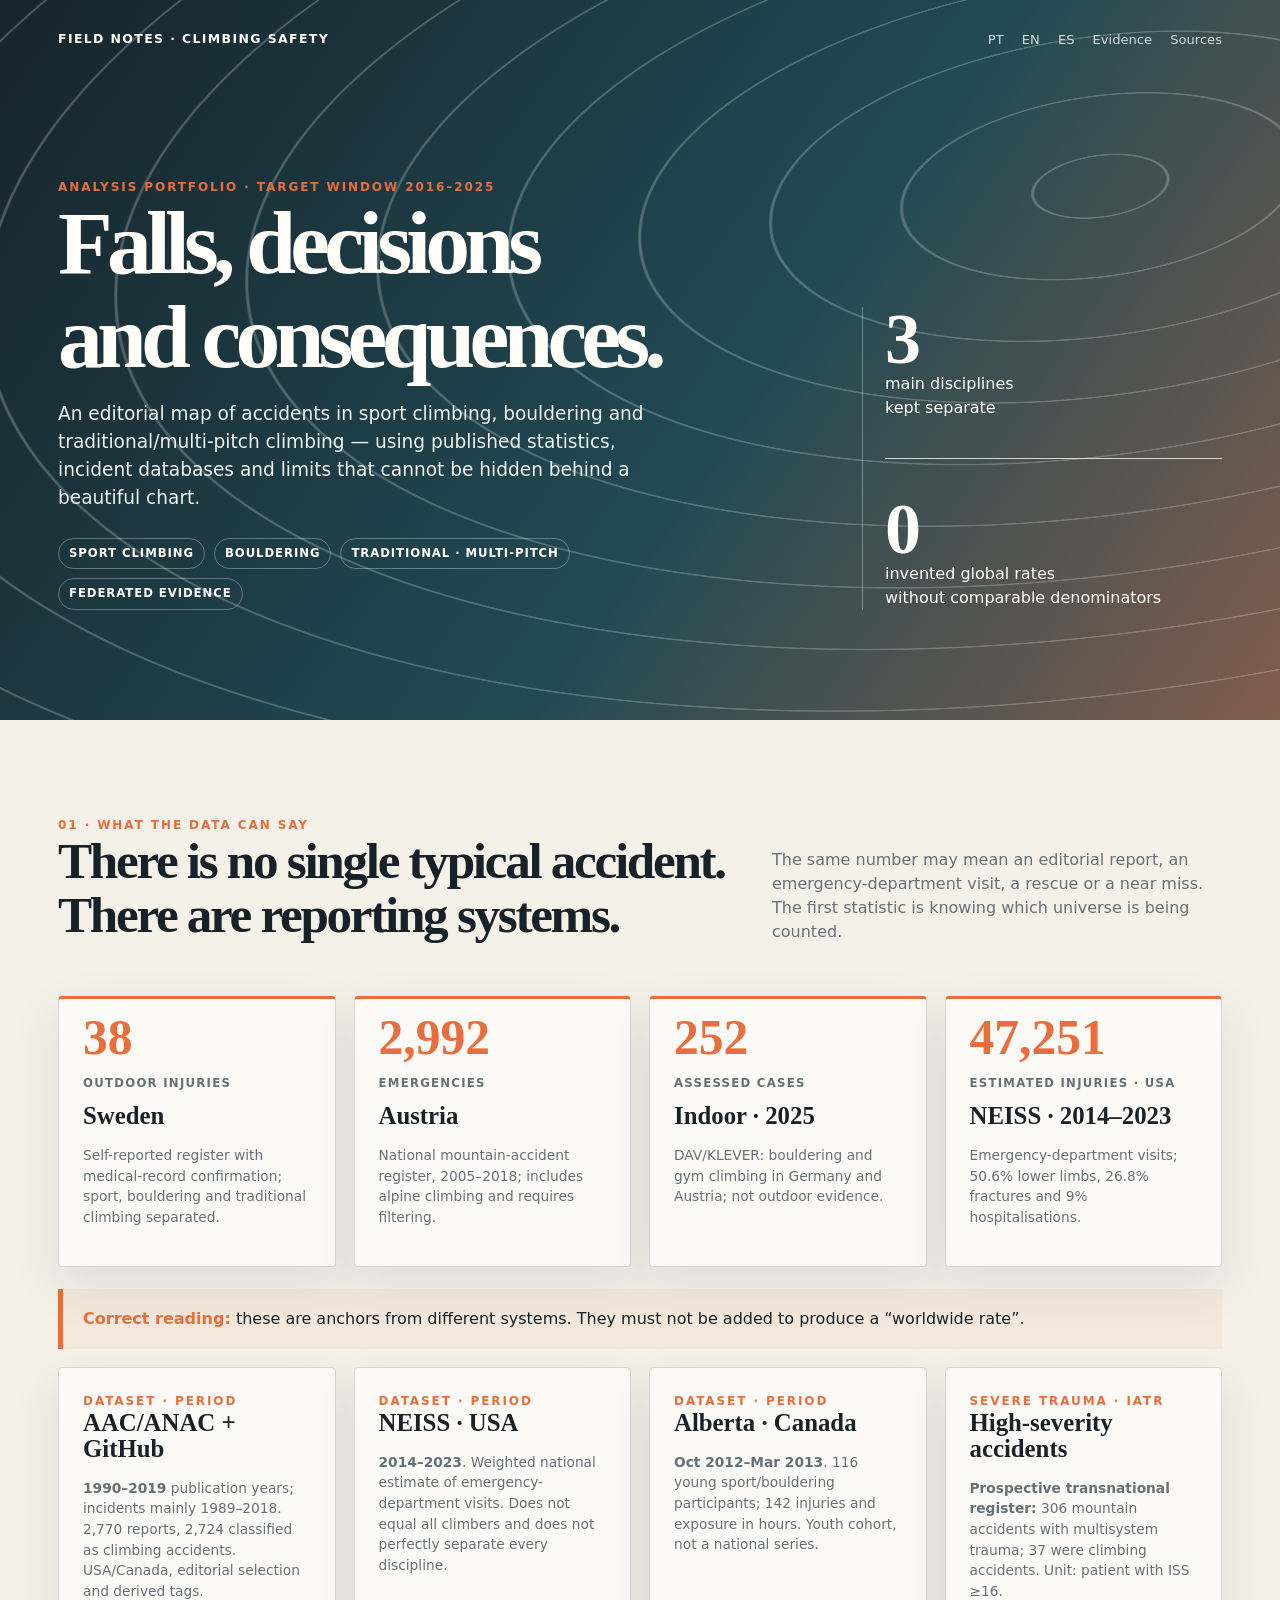
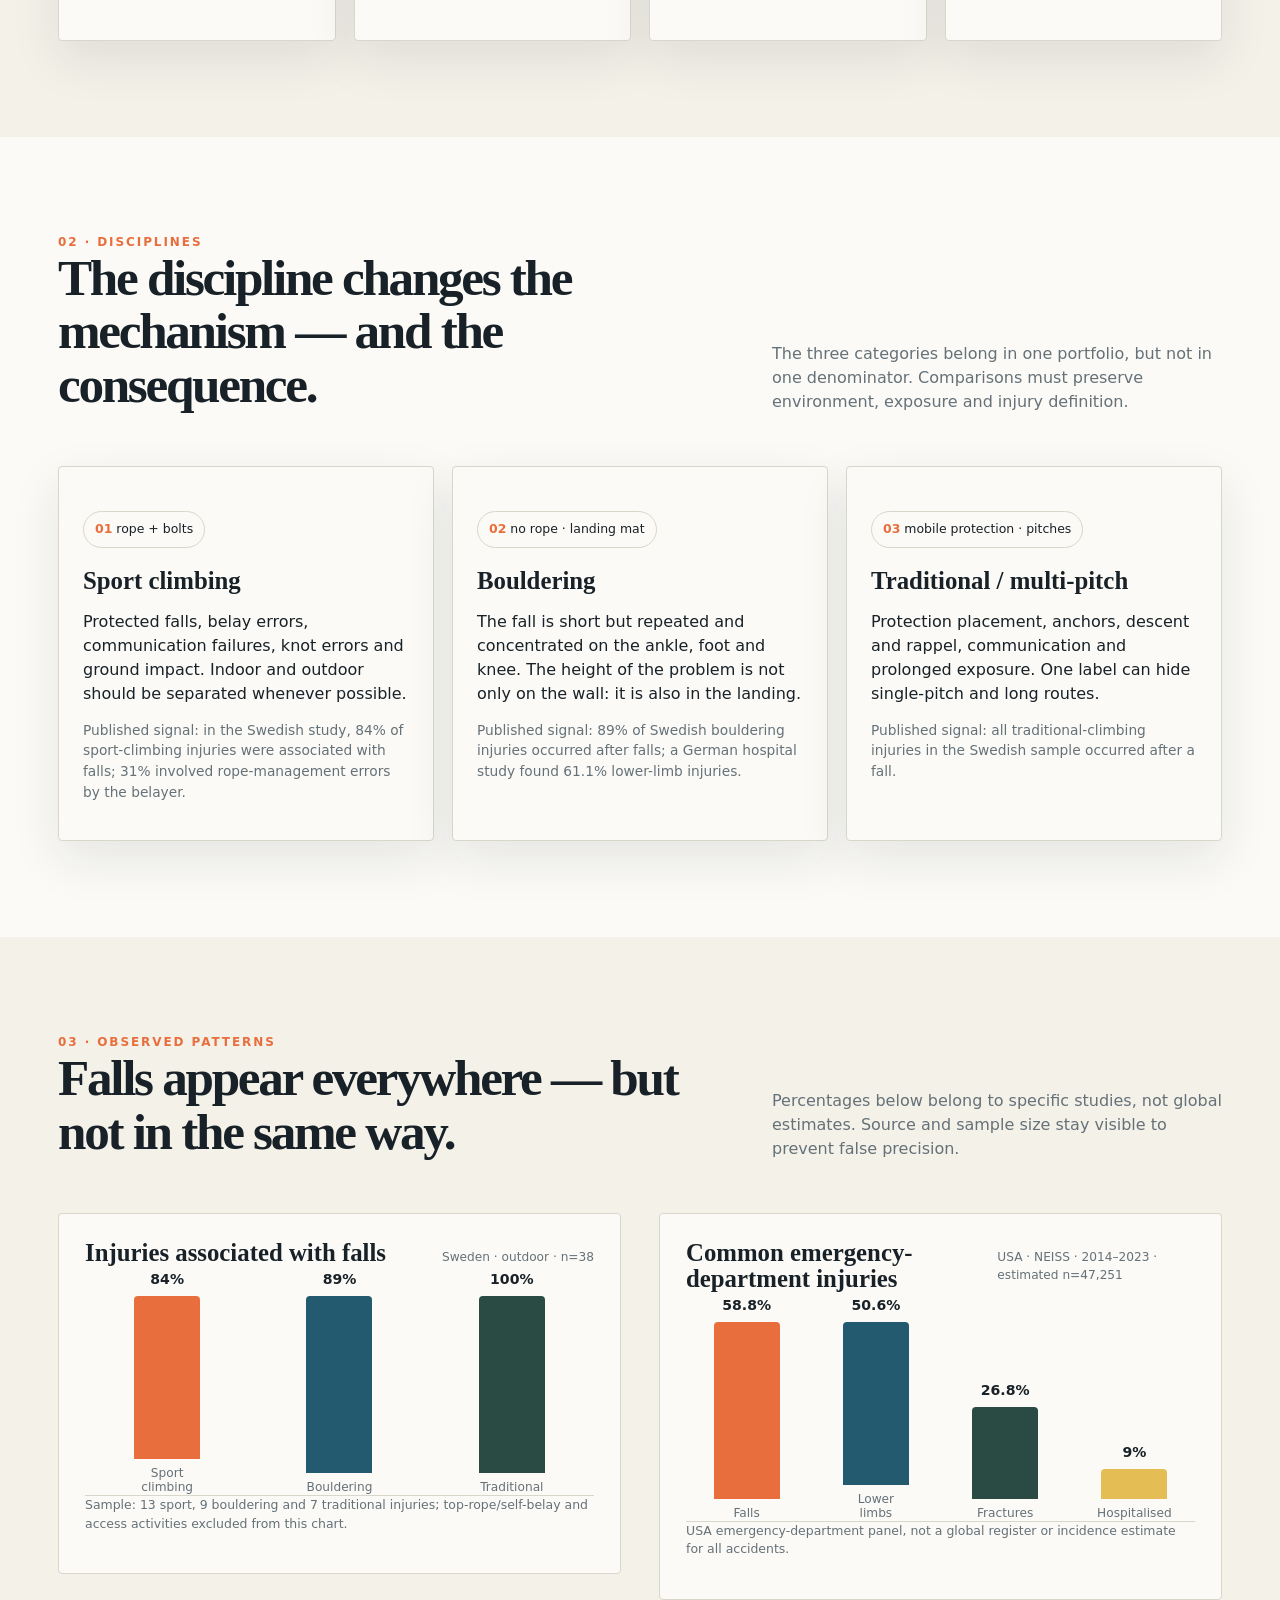
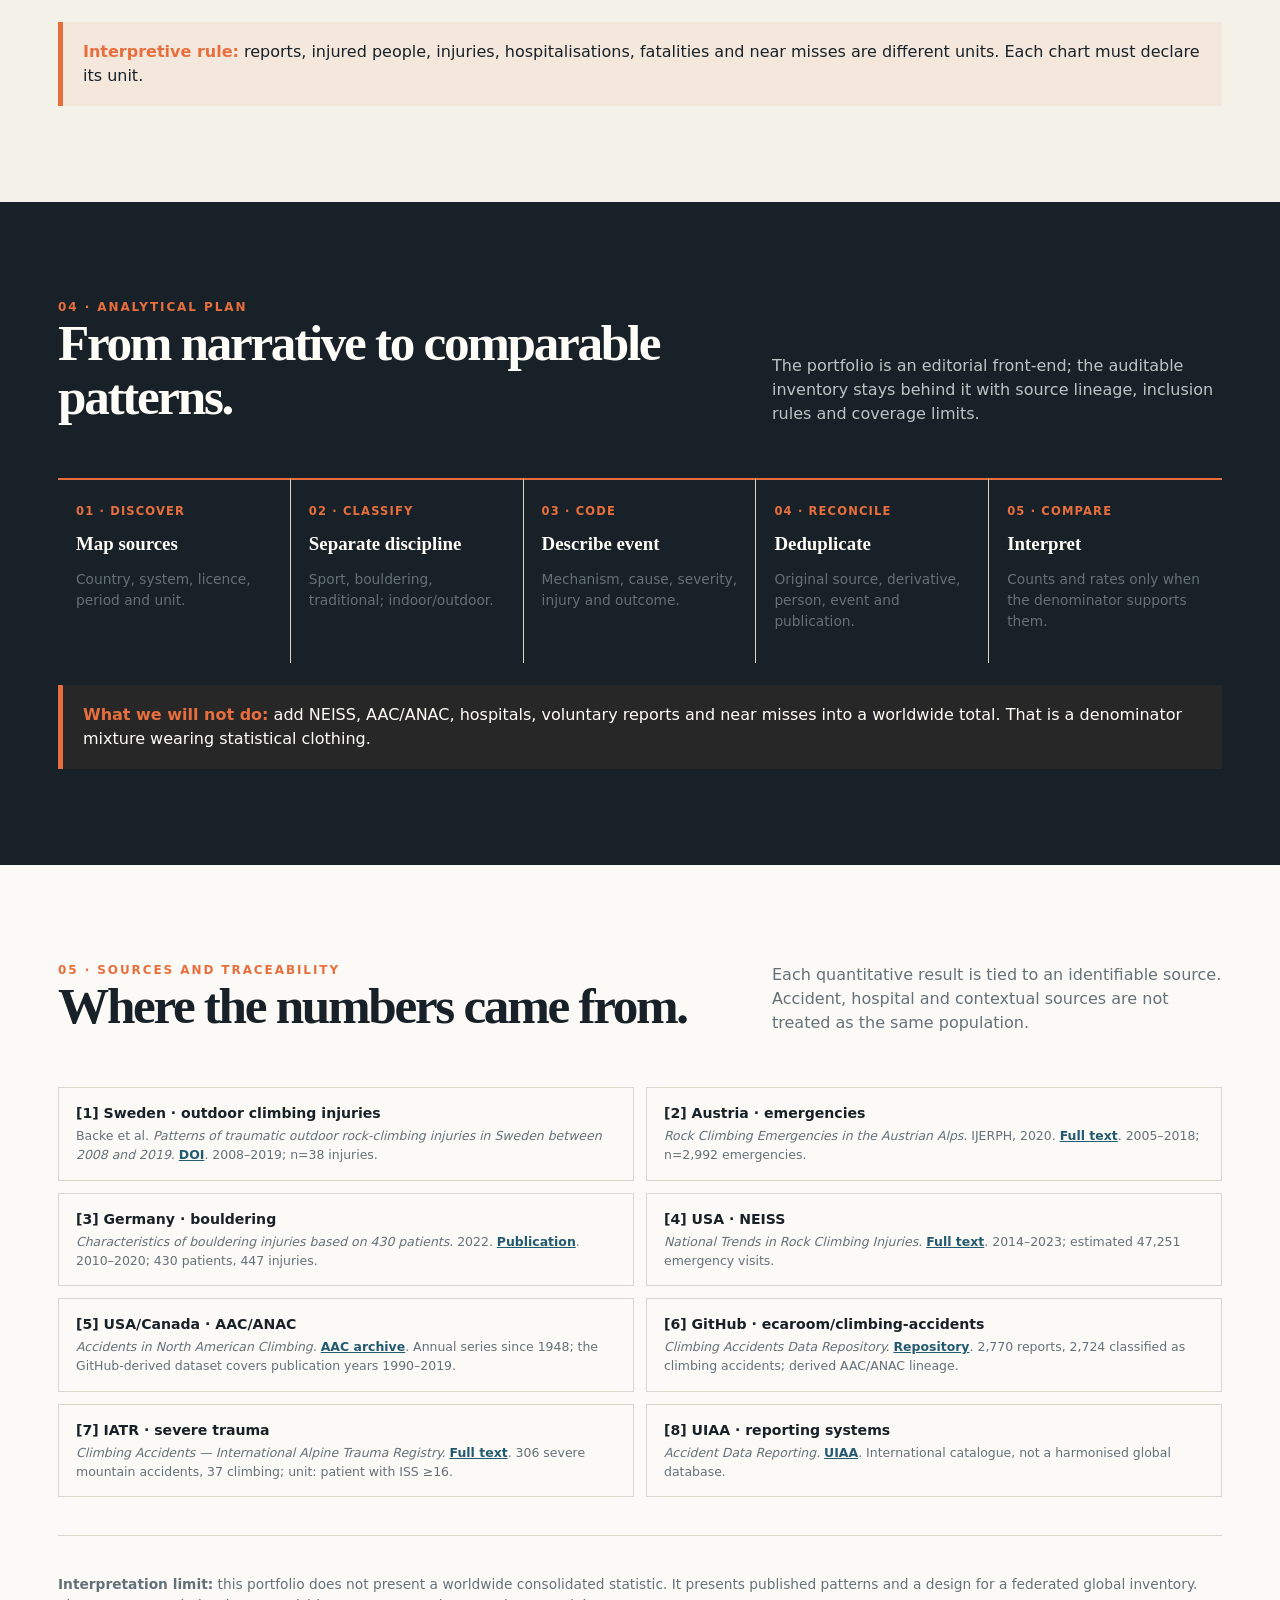
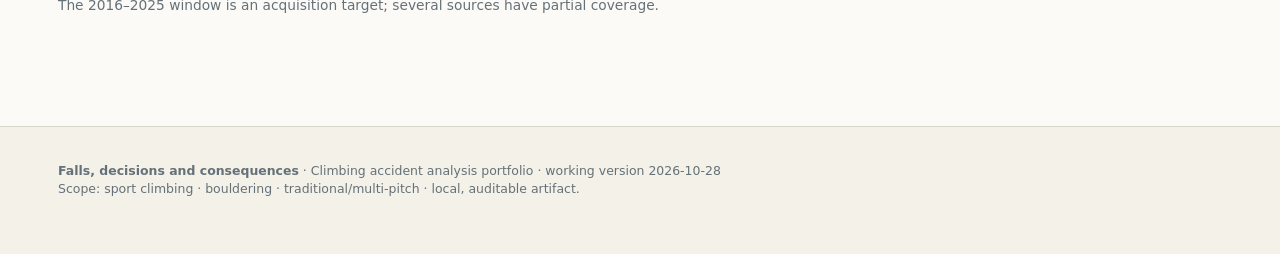
==== index-en.html @ 9c709f6f "Add English and Spanish portfolio pages" ====
<!doctype html>
<html lang="en">
<head>
<meta charset="utf-8"><meta name="viewport" content="width=device-width, initial-scale=1">
<title>Falls, decisions and consequences — climbing accidents</title>
<meta name="description" content="Evidence-bounded portfolio on accidents in sport climbing, bouldering and traditional/multi-pitch climbing.">
<link rel="stylesheet" href="styles.css">
</head>
<body>
<header class="hero" id="top"><div class="wrap">
<nav class="nav"><div class="brand">Field Notes · Climbing Safety</div><div><a href="index.html">PT</a><a href="index-en.html">EN</a><a href="index-es.html">ES</a><a href="#evidence">Evidence</a><a href="#sources">Sources</a></div></nav>
<div class="hero-grid"><div><div class="eyebrow">Analysis portfolio · target window 2016–2025</div><h1>Falls, decisions and consequences.</h1><p class="dek">An editorial map of accidents in sport climbing, bouldering and traditional/multi-pitch climbing — using published statistics, incident databases and limits that cannot be hidden behind a beautiful chart.</p><div class="hero-meta"><span class="tag">Sport climbing</span><span class="tag">Bouldering</span><span class="tag">Traditional · multi-pitch</span><span class="tag">Federated evidence</span></div></div><aside class="cliff"><strong>3</strong><div>main disciplines<br>kept separate</div><div class="rule"></div><strong>0</strong><div>invented global rates<br>without comparable denominators</div></aside></div>
</div></header>
<section class="section" id="evidence"><div class="wrap"><div class="section-head"><div><div class="eyebrow">01 · What the data can say</div><h2>There is no single typical accident. There are reporting systems.</h2></div><p>The same number may mean an editorial report, an emergency-department visit, a rescue or a near miss. The first statistic is knowing which universe is being counted.</p></div>
<div class="grid g4"><div class="card kicker"><span class="num">38</span><span class="label">outdoor injuries</span><h3>Sweden</h3><p class="small">Self-reported register with medical-record confirmation; sport, bouldering and traditional climbing separated.</p></div><div class="card kicker"><span class="num">2,992</span><span class="label">emergencies</span><h3>Austria</h3><p class="small">National mountain-accident register, 2005–2018; includes alpine climbing and requires filtering.</p></div><div class="card kicker"><span class="num">252</span><span class="label">assessed cases</span><h3>Indoor · 2025</h3><p class="small">DAV/KLEVER: bouldering and gym climbing in Germany and Austria; not outdoor evidence.</p></div><div class="card kicker"><span class="num">47,251</span><span class="label">estimated injuries · USA</span><h3>NEISS · 2014–2023</h3><p class="small">Emergency-department visits; 50.6% lower limbs, 26.8% fractures and 9% hospitalisations.</p></div></div>
<div class="callout"><strong>Correct reading:</strong> these are anchors from different systems. They must not be added to produce a “worldwide rate”.</div>
<div class="grid g4" style="margin-top:18px"><div class="card"><div class="eyebrow">Dataset · period</div><h3>AAC/ANAC + GitHub</h3><p class="small"><b>1990–2019</b> publication years; incidents mainly 1989–2018. 2,770 reports, 2,724 classified as climbing accidents. USA/Canada, editorial selection and derived tags.</p></div><div class="card"><div class="eyebrow">Dataset · period</div><h3>NEISS · USA</h3><p class="small"><b>2014–2023</b>. Weighted national estimate of emergency-department visits. Does not equal all climbers and does not perfectly separate every discipline.</p></div><div class="card"><div class="eyebrow">Dataset · period</div><h3>Alberta · Canada</h3><p class="small"><b>Oct 2012–Mar 2013</b>. 116 young sport/bouldering participants; 142 injuries and exposure in hours. Youth cohort, not a national series.</p></div><div class="card"><div class="eyebrow">Severe trauma · IATR</div><h3>High-severity accidents</h3><p class="small"><b>Prospective transnational register:</b> 306 mountain accidents with multisystem trauma; 37 were climbing accidents. Unit: patient with ISS ≥16.</p></div></div></div></section>
<section class="section alt" id="disciplines"><div class="wrap"><div class="section-head"><div><div class="eyebrow">02 · Disciplines</div><h2>The discipline changes the mechanism — and the consequence.</h2></div><p>The three categories belong in one portfolio, but not in one denominator. Comparisons must preserve environment, exposure and injury definition.</p></div><div class="grid g3"><article class="card"><div class="pillrow"><span class="pill"><b>01</b> rope + bolts</span></div><h3>Sport climbing</h3><p>Protected falls, belay errors, communication failures, knot errors and ground impact. Indoor and outdoor should be separated whenever possible.</p><p class="small">Published signal: in the Swedish study, 84% of sport-climbing injuries were associated with falls; 31% involved rope-management errors by the belayer.</p></article><article class="card"><div class="pillrow"><span class="pill"><b>02</b> no rope · landing mat</span></div><h3>Bouldering</h3><p>The fall is short but repeated and concentrated on the ankle, foot and knee. The height of the problem is not only on the wall: it is also in the landing.</p><p class="small">Published signal: 89% of Swedish bouldering injuries occurred after falls; a German hospital study found 61.1% lower-limb injuries.</p></article><article class="card"><div class="pillrow"><span class="pill"><b>03</b> mobile protection · pitches</span></div><h3>Traditional / multi-pitch</h3><p>Protection placement, anchors, descent and rappel, communication and prolonged exposure. One label can hide single-pitch and long routes.</p><p class="small">Published signal: all traditional-climbing injuries in the Swedish sample occurred after a fall.</p></article></div></div></section>
<section class="section" id="patterns"><div class="wrap"><div class="section-head"><div><div class="eyebrow">03 · Observed patterns</div><h2>Falls appear everywhere — but not in the same way.</h2></div><p>Percentages below belong to specific studies, not global estimates. Source and sample size stay visible to prevent false precision.</p></div><div class="split"><div class="chart-card"><div class="chart-title"><h3>Injuries associated with falls</h3><span class="legend">Sweden · outdoor · n=38</span></div><div class="bars"><div class="barbox"><div class="bar orange" style="height:84%"><b>84%</b></div><div class="barlabel">Sport<br>climbing</div></div><div class="barbox"><div class="bar blue" style="height:89%"><b>89%</b></div><div class="barlabel">Bouldering</div></div><div class="barbox"><div class="bar pine" style="height:100%"><b>100%</b></div><div class="barlabel">Traditional</div></div></div><p class="note">Sample: 13 sport, 9 bouldering and 7 traditional injuries; top-rope/self-belay and access activities excluded from this chart.</p></div><div class="chart-card"><div class="chart-title"><h3>Common emergency-department injuries</h3><span class="legend">USA · NEISS · 2014–2023 · estimated n=47,251</span></div><div class="bars"><div class="barbox"><div class="bar orange" style="height:100%"><b>58.8%</b></div><div class="barlabel">Falls</div></div><div class="barbox"><div class="bar blue" style="height:86%"><b>50.6%</b></div><div class="barlabel">Lower<br>limbs</div></div><div class="barbox"><div class="bar pine" style="height:46%"><b>26.8%</b></div><div class="barlabel">Fractures</div></div><div class="barbox"><div class="bar gold" style="height:15%"><b>9%</b></div><div class="barlabel">Hospitalised</div></div></div><p class="note">USA emergency-department panel, not a global register or incidence estimate for all accidents.</p></div></div><div class="callout"><strong>Interpretive rule:</strong> reports, injured people, injuries, hospitalisations, fatalities and near misses are different units. Each chart must declare its unit.</div></div></section>
<section class="section dark"><div class="wrap"><div class="section-head"><div><div class="eyebrow">04 · Analytical plan</div><h2>From narrative to comparable patterns.</h2></div><p>The portfolio is an editorial front-end; the auditable inventory stays behind it with source lineage, inclusion rules and coverage limits.</p></div><div class="method"><div class="step"><b>01 · Discover</b><h3>Map sources</h3><p class="small">Country, system, licence, period and unit.</p></div><div class="step"><b>02 · Classify</b><h3>Separate discipline</h3><p class="small">Sport, bouldering, traditional; indoor/outdoor.</p></div><div class="step"><b>03 · Code</b><h3>Describe event</h3><p class="small">Mechanism, cause, severity, injury and outcome.</p></div><div class="step"><b>04 · Reconcile</b><h3>Deduplicate</h3><p class="small">Original source, derivative, person, event and publication.</p></div><div class="step"><b>05 · Compare</b><h3>Interpret</h3><p class="small">Counts and rates only when the denominator supports them.</p></div></div><div class="callout"><strong>What we will not do:</strong> add NEISS, AAC/ANAC, hospitals, voluntary reports and near misses into a worldwide total. That is a denominator mixture wearing statistical clothing.</div></div></section>
<section class="section alt" id="sources"><div class="wrap"><div class="section-head"><div><div class="eyebrow">05 · Sources and traceability</div><h2>Where the numbers came from.</h2></div><p>Each quantitative result is tied to an identifiable source. Accident, hospital and contextual sources are not treated as the same population.</p></div><div class="source-list"><div class="source"><b>[1] Sweden · outdoor climbing injuries</b><span>Backe et al. <i>Patterns of traumatic outdoor rock-climbing injuries in Sweden between 2008 and 2019.</i> <a href="https://doi.org/10.1186/s40634-021-00407-1">DOI</a>. 2008–2019; n=38 injuries.</span></div><div class="source"><b>[2] Austria · emergencies</b><span><i>Rock Climbing Emergencies in the Austrian Alps.</i> IJERPH, 2020. <a href="https://pmc.ncbi.nlm.nih.gov/articles/PMC7589766">Full text</a>. 2005–2018; n=2,992 emergencies.</span></div><div class="source"><b>[3] Germany · bouldering</b><span><i>Characteristics of bouldering injuries based on 430 patients.</i> 2022. <a href="https://sciencedirect.com/science/article/abs/pii/S0020138322001097">Publication</a>. 2010–2020; 430 patients, 447 injuries.</span></div><div class="source"><b>[4] USA · NEISS</b><span><i>National Trends in Rock Climbing Injuries.</i> <a href="https://pmc.ncbi.nlm.nih.gov/articles/PMC12806586">Full text</a>. 2014–2023; estimated 47,251 emergency visits.</span></div><div class="source"><b>[5] USA/Canada · AAC/ANAC</b><span><i>Accidents in North American Climbing.</i> <a href="https://publications.americanalpineclub.org/about_the_accidents">AAC archive</a>. Annual series since 1948; the GitHub-derived dataset covers publication years 1990–2019.</span></div><div class="source"><b>[6] GitHub · ecaroom/climbing-accidents</b><span><i>Climbing Accidents Data Repository.</i> <a href="https://github.com/ecaroom/climbing-accidents">Repository</a>. 2,770 reports, 2,724 classified as climbing accidents; derived AAC/ANAC lineage.</span></div><div class="source"><b>[7] IATR · severe trauma</b><span><i>Climbing Accidents — International Alpine Trauma Registry.</i> <a href="https://pmc.ncbi.nlm.nih.gov/articles/PMC6981967">Full text</a>. 306 severe mountain accidents, 37 climbing; unit: patient with ISS ≥16.</span></div><div class="source"><b>[8] UIAA · reporting systems</b><span><i>Accident Data Reporting.</i> <a href="https://theuiaa.org/accident-reporting">UIAA</a>. International catalogue, not a harmonised global database.</span></div></div><div class="rule"></div><p class="small"><b>Interpretation limit:</b> this portfolio does not present a worldwide consolidated statistic. It presents published patterns and a design for a federated global inventory. The 2016–2025 window is an acquisition target; several sources have partial coverage.</p></div></section>
<footer class="footer"><div class="wrap"><b>Falls, decisions and consequences</b> · Climbing accident analysis portfolio · working version 2026-10-28<br>Scope: sport climbing · bouldering · traditional/multi-pitch · local, auditable artifact.</div></footer>
</body></html>
---- styles.css ----
:root{--ink:#182127;--muted:#657178;--paper:#f4f1e9;--paper2:#fbfaf6;--line:#d9d6cb;--orange:#e86f3d;--orange2:#f5b08b;--blue:#245a70;--blue2:#7bb4c0;--pine:#294b43;--yellow:#e4bd55;--red:#b8463b;--white:#fffdf7;--shadow:0 18px 50px #14202718}
*{box-sizing:border-box}html{scroll-behavior:smooth}body{margin:0;background:var(--paper);color:var(--ink);font-family:Inter,ui-sans-serif,system-ui,-apple-system,Segoe UI,sans-serif;line-height:1.5}.wrap{max-width:1220px;margin:auto;padding:0 28px}.eyebrow{font-size:.75rem;letter-spacing:.16em;text-transform:uppercase;font-weight:800;color:var(--orange)}h1,h2,h3{font-family:Georgia,serif;line-height:1.05;margin:0 0 16px}h1{font-size:clamp(3.2rem,7vw,7.4rem);letter-spacing:-.065em}h2{font-size:clamp(2rem,4vw,4.2rem);letter-spacing:-.045em}h3{font-size:1.55rem}p{margin:0 0 14px}.small{font-size:.86rem;color:var(--muted)}.tag{display:inline-flex;align-items:center;border:1px solid #ffffff50;border-radius:30px;padding:6px 10px;font-size:.73rem;letter-spacing:.08em;text-transform:uppercase;font-weight:800}.hero{min-height:720px;background:linear-gradient(125deg,#17242b 0%,#214a54 57%,#da6e45 140%);color:var(--white);position:relative;overflow:hidden}.hero:after{content:"";position:absolute;inset:0;opacity:.23;background-image:repeating-radial-gradient(ellipse at 75% 40%,transparent 0 44px,#fff 45px 46px,transparent 47px 88px);transform:rotate(-8deg) scale(1.5)}.hero .wrap{position:relative;z-index:1}.nav{display:flex;justify-content:space-between;align-items:center;padding:27px 0}.brand{font-weight:900;letter-spacing:.11em;text-transform:uppercase;font-size:.78rem}.nav a{color:#fff;text-decoration:none;font-size:.82rem;margin-left:18px;opacity:.8}.hero-grid{display:grid;grid-template-columns:1.1fr .9fr;gap:60px;align-items:end;padding:100px 0 80px}.hero h1{max-width:900px}.hero .dek{max-width:610px;font-size:1.16rem;color:#eef3ee}.hero-meta{display:flex;flex-wrap:wrap;gap:9px;margin-top:26px}.cliff{align-self:end;justify-self:end;width:min(100%,360px);border-left:1px solid #ffffff55;padding-left:22px}.cliff strong{display:block;font-size:4.5rem;line-height:.9;font-family:Georgia,serif}.section{padding:96px 0}.section.alt{background:var(--paper2)}.section.dark{background:var(--ink);color:var(--white)}.section-head{display:flex;justify-content:space-between;gap:28px;align-items:end;margin-bottom:38px}.section-head p{max-width:450px;color:var(--muted)}.dark .section-head p{color:#bac5c4}.grid{display:grid;gap:18px}.g3{grid-template-columns:repeat(3,1fr)}.g4{grid-template-columns:repeat(4,1fr)}.card{background:var(--paper2);border:1px solid var(--line);padding:24px;border-radius:4px;box-shadow:var(--shadow)}.dark .card{background:#223138;border-color:#ffffff18}.card .num{font:700 3.1rem/1 Georgia,serif;color:var(--orange);display:block;margin-bottom:8px}.card .label{font-size:.73rem;text-transform:uppercase;letter-spacing:.11em;font-weight:900;color:var(--muted)}.dark .label{color:#aabbb9}.kicker{border-top:3px solid var(--orange);padding-top:14px}.kicker h3{margin-top:9px}.chart-card{background:var(--paper2);border:1px solid var(--line);padding:26px;border-radius:4px}.chart-title{display:flex;justify-content:space-between;gap:12px;align-items:baseline;margin-bottom:20px}.chart-title h3{margin:0}.legend{font-size:.76rem;color:var(--muted)}.bars{display:flex;align-items:end;gap:28px;height:210px;padding:10px 10px 0;border-bottom:1px solid var(--line)}.barbox{height:100%;flex:1;display:flex;flex-direction:column;align-items:center;justify-content:end;gap:8px}.bar{width:min(66px,72%);background:var(--blue);border-radius:4px 4px 0 0;min-height:8px;position:relative}.bar.orange{background:var(--orange)}.bar.pine{background:var(--pine)}.bar.gold{background:var(--yellow)}.bar b{position:absolute;top:-27px;left:50%;transform:translateX(-50%);font-size:.88rem}.barlabel{text-align:center;font-size:.76rem;color:var(--muted);line-height:1.15}.bar-sub{font-size:.7rem;color:var(--muted);text-align:center}.callout{border-left:5px solid var(--orange);padding:18px 20px;background:#e86f3d12;margin-top:22px}.callout strong{color:var(--orange)}.split{display:grid;grid-template-columns:1fr 1fr;gap:38px;align-items:start}.quote{font-family:Georgia,serif;font-size:1.85rem;line-height:1.18;color:var(--blue);border-left:4px solid var(--orange);padding-left:22px}.dark .quote{color:#a8d1d2}.method{display:grid;grid-template-columns:repeat(5,1fr);gap:0;margin-top:34px}.step{padding:18px;border-top:2px solid var(--orange);border-right:1px solid var(--line);min-height:150px}.step:last-child{border-right:0}.step b{font-size:.72rem;letter-spacing:.1em;text-transform:uppercase;color:var(--orange)}.step h3{font-size:1.18rem;margin-top:12px}.source-list{display:grid;grid-template-columns:repeat(2,1fr);gap:12px}.source{padding:15px 17px;border:1px solid var(--line);background:var(--paper2);font-size:.88rem}.source a{color:var(--blue);font-weight:800}.source span{display:block;color:var(--muted);font-size:.78rem;margin-top:3px}.footer{padding:35px 0 55px;border-top:1px solid var(--line);font-size:.78rem;color:var(--muted)}.pillrow{display:flex;gap:8px;flex-wrap:wrap;margin:20px 0}.pill{border:1px solid var(--line);padding:8px 11px;border-radius:30px;font-size:.78rem;background:var(--paper2)}.pill b{color:var(--orange)}.risk-grid{display:grid;grid-template-columns:1.25fr .75fr;gap:20px}.risk{display:grid;grid-template-columns:44px 1fr;gap:14px;padding:19px 0;border-bottom:1px solid #ffffff20}.risk:last-child{border-bottom:0}.risk-icon{width:38px;height:38px;border-radius:50%;background:var(--orange);color:#fff;display:grid;place-items:center;font-weight:900}.note{font-size:.78rem;color:var(--muted)}.dark .note{color:#aabbb9}.rule{height:1px;background:var(--line);margin:38px 0}
@media(max-width:850px){.hero-grid,.split,.risk-grid{grid-template-columns:1fr}.hero{min-height:650px}.cliff{justify-self:start;margin-top:20px}.g4{grid-template-columns:repeat(2,1fr)}.g3{grid-template-columns:1fr}.method{grid-template-columns:1fr 1fr}.step{border-right:0}.source-list{grid-template-columns:1fr}.section{padding:70px 0}.section-head{display:block}.section-head p{margin-top:15px}}
@media(max-width:520px){.wrap{padding:0 18px}.nav a{display:none}.hero-grid{padding:72px 0 58px}.hero h1{font-size:3.55rem}.g4{grid-template-columns:1fr}.method{grid-template-columns:1fr}.bars{gap:14px}.bar{width:55px}}
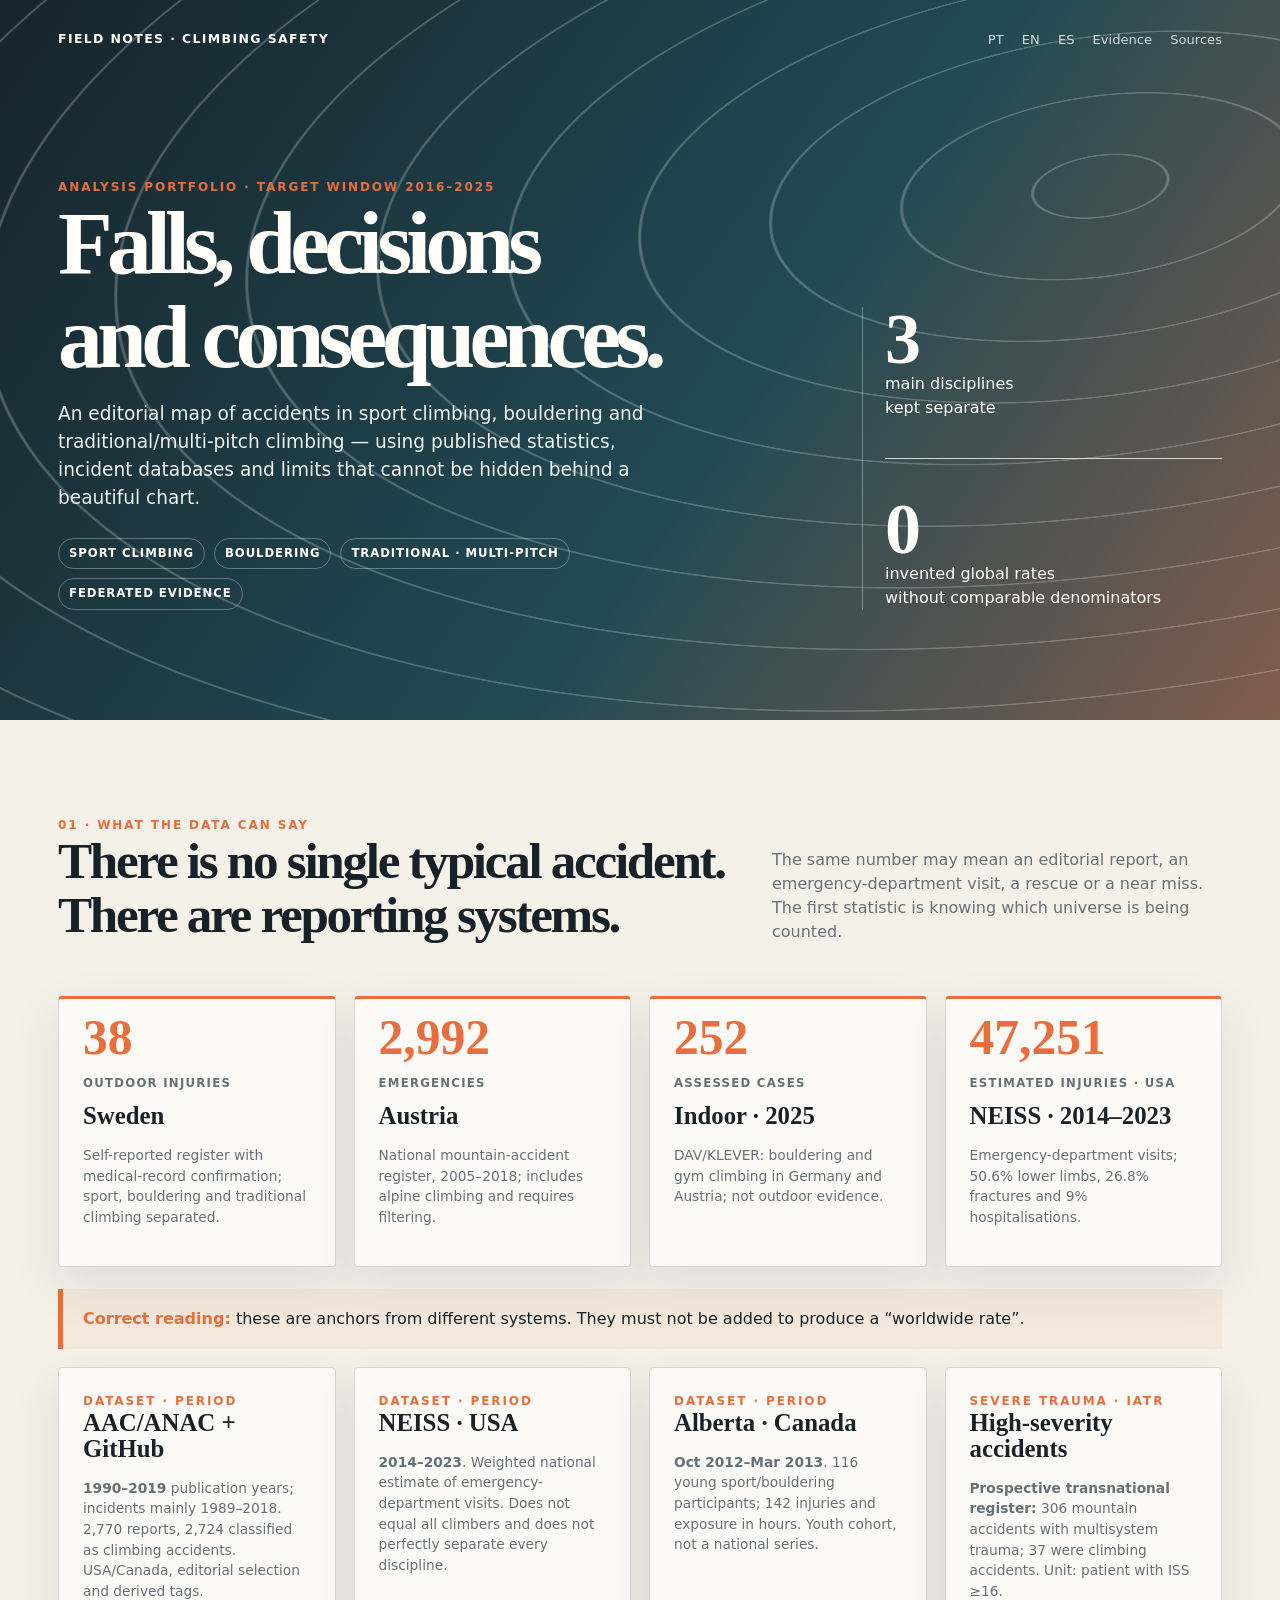
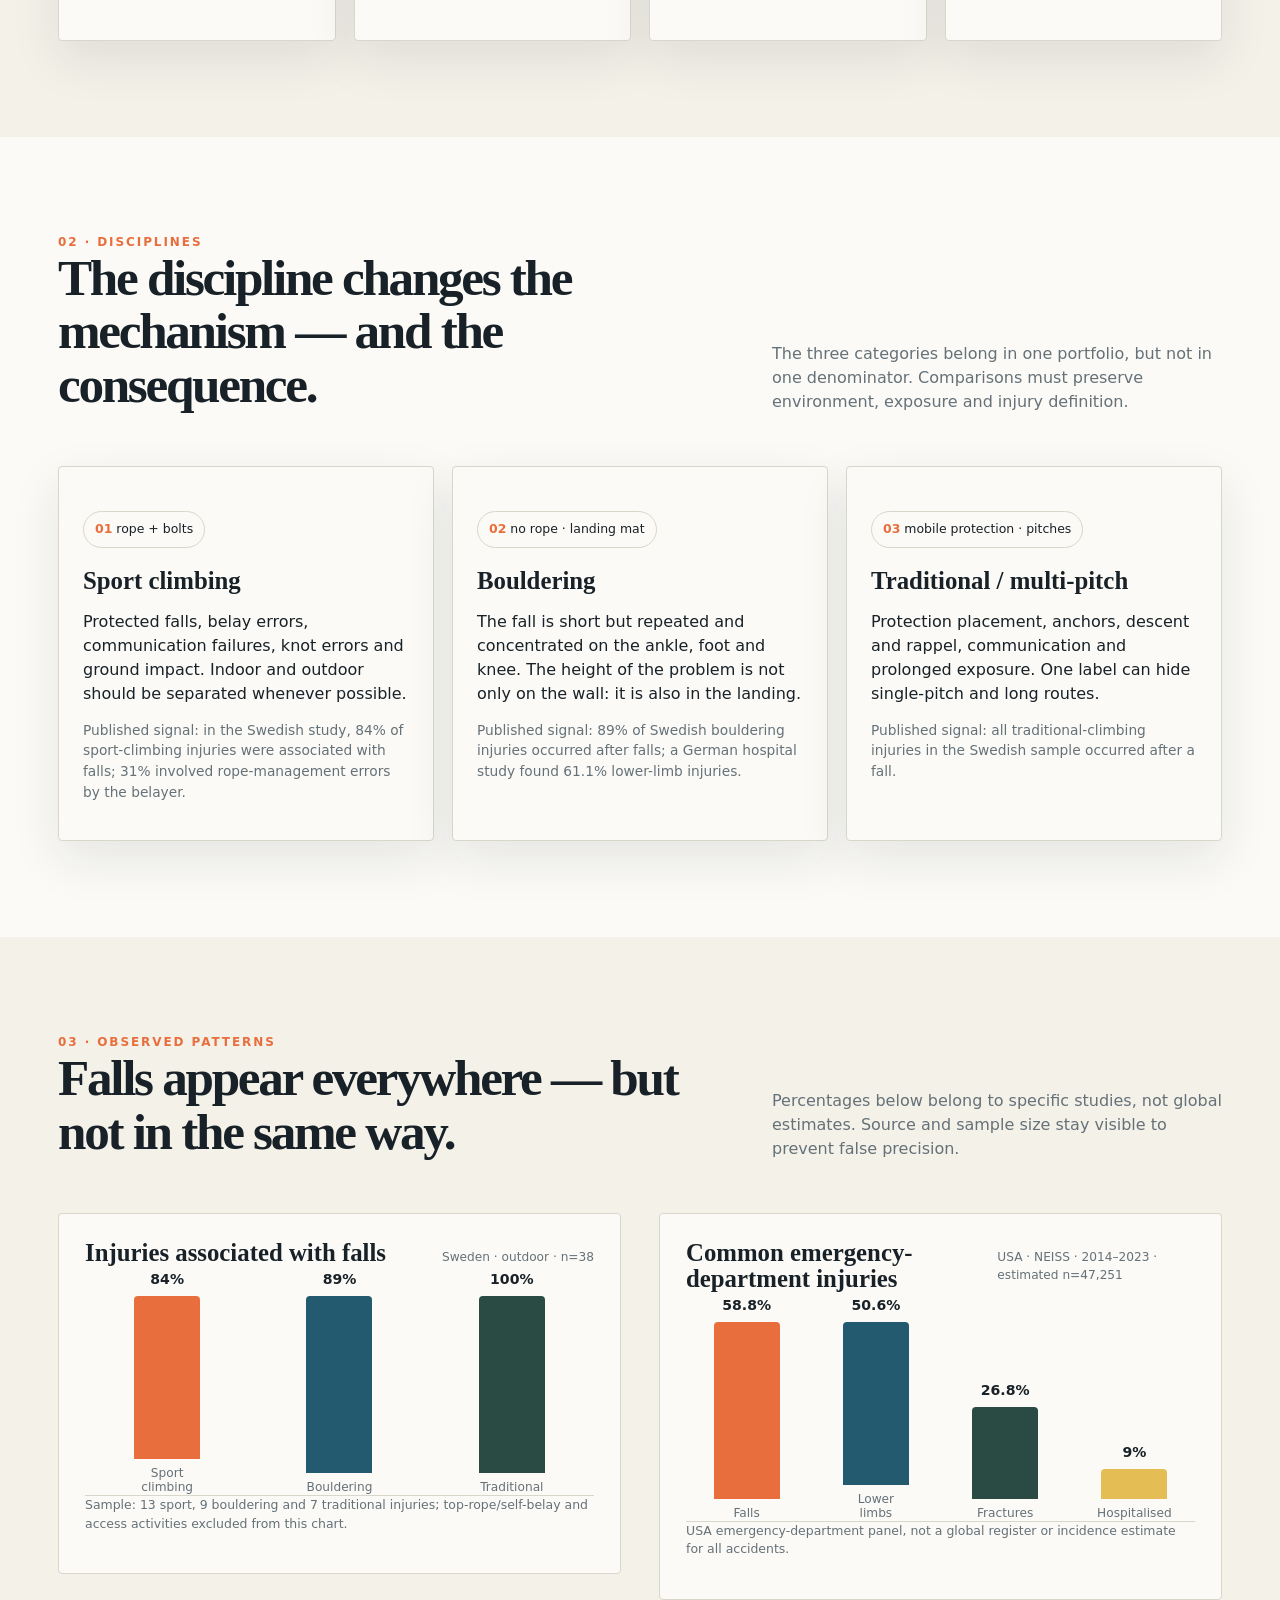
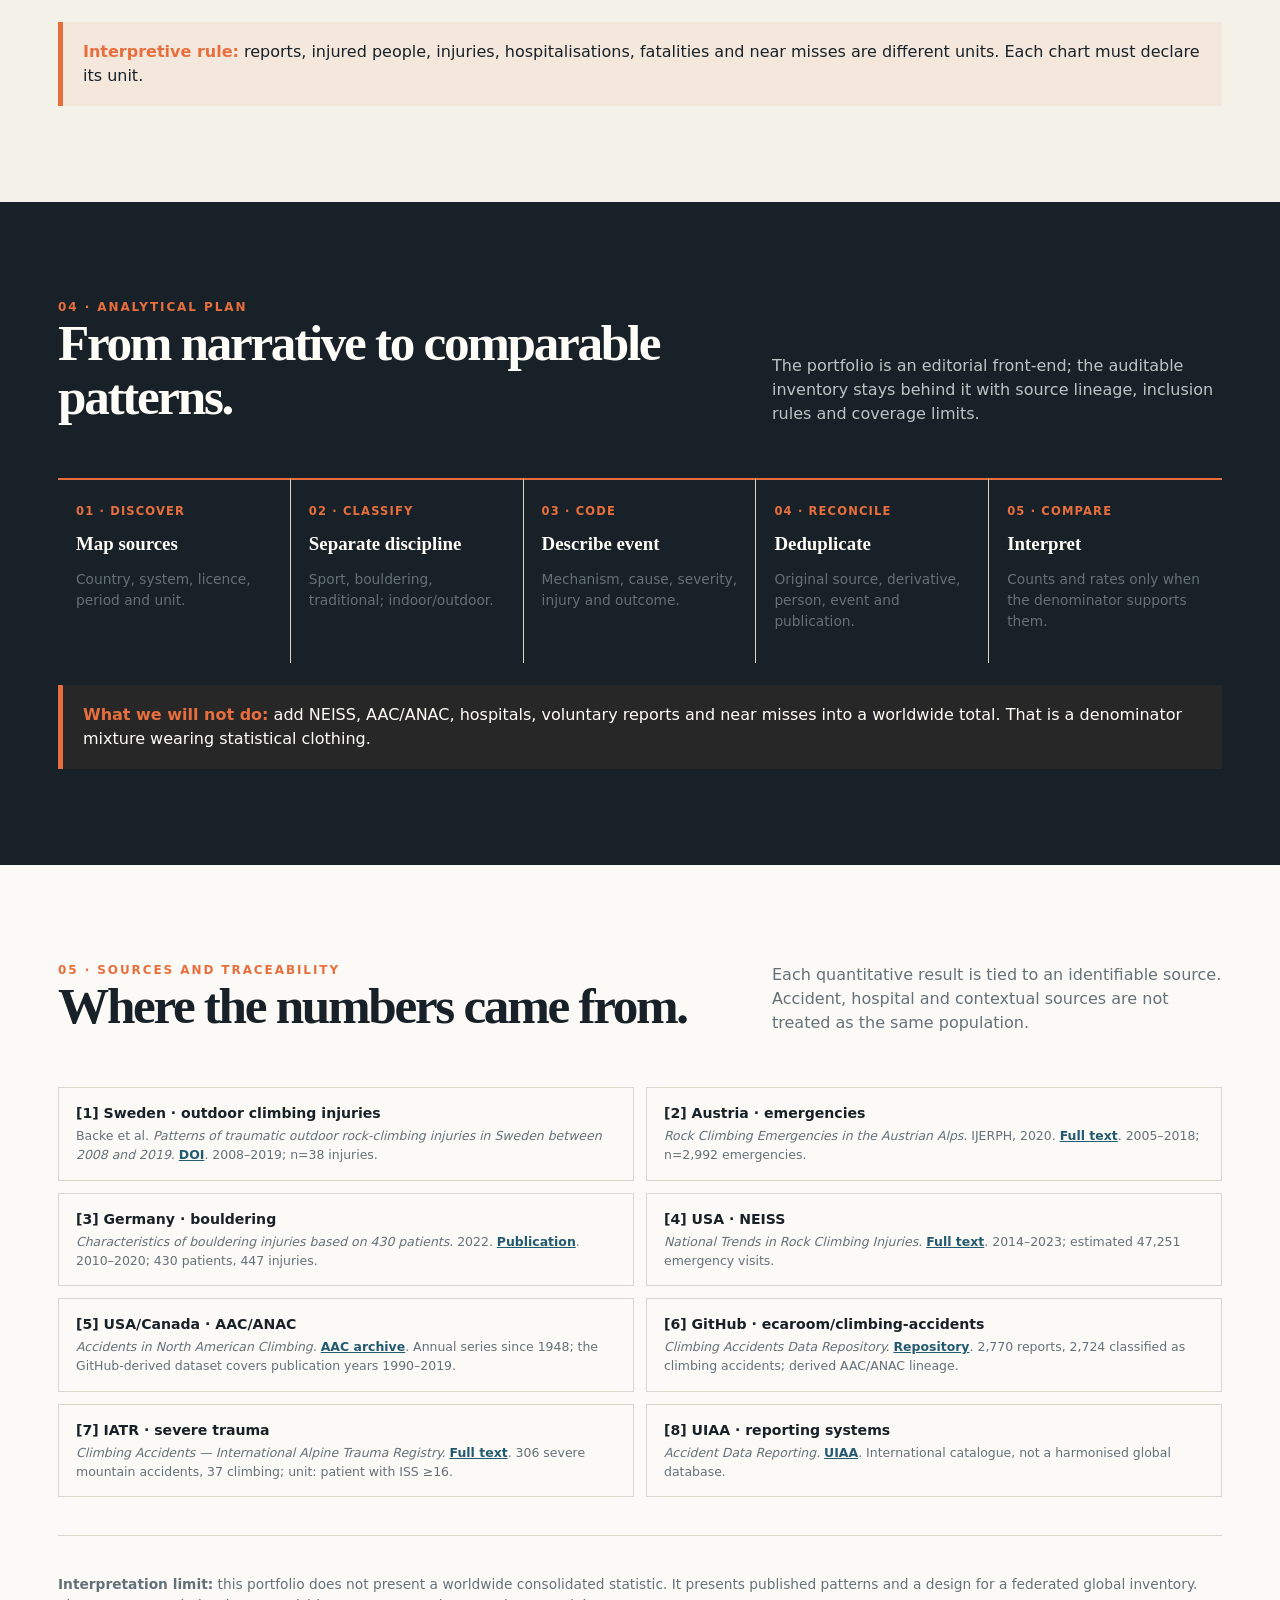
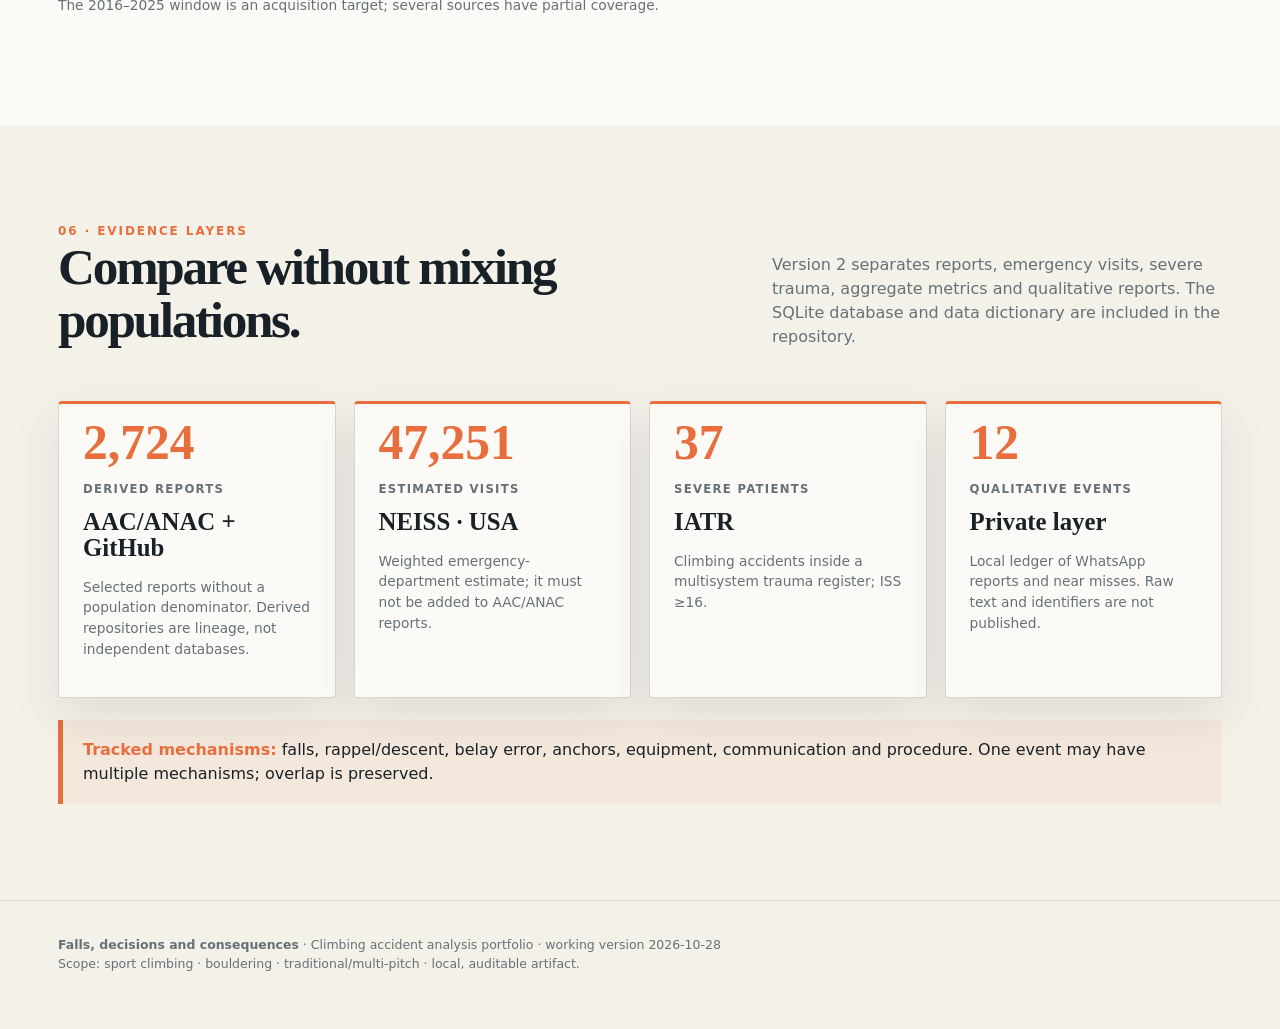
==== commit e541c669: "Add federated accident data model and evidence layers" ====
--- a/index-en.html
+++ b/index-en.html
@@ -19,5 +19,7 @@
 <section class="section" id="patterns"><div class="wrap"><div class="section-head"><div><div class="eyebrow">03 · Observed patterns</div><h2>Falls appear everywhere — but not in the same way.</h2></div><p>Percentages below belong to specific studies, not global estimates. Source and sample size stay visible to prevent false precision.</p></div><div class="split"><div class="chart-card"><div class="chart-title"><h3>Injuries associated with falls</h3><span class="legend">Sweden · outdoor · n=38</span></div><div class="bars"><div class="barbox"><div class="bar orange" style="height:84%"><b>84%</b></div><div class="barlabel">Sport<br>climbing</div></div><div class="barbox"><div class="bar blue" style="height:89%"><b>89%</b></div><div class="barlabel">Bouldering</div></div><div class="barbox"><div class="bar pine" style="height:100%"><b>100%</b></div><div class="barlabel">Traditional</div></div></div><p class="note">Sample: 13 sport, 9 bouldering and 7 traditional injuries; top-rope/self-belay and access activities excluded from this chart.</p></div><div class="chart-card"><div class="chart-title"><h3>Common emergency-department injuries</h3><span class="legend">USA · NEISS · 2014–2023 · estimated n=47,251</span></div><div class="bars"><div class="barbox"><div class="bar orange" style="height:100%"><b>58.8%</b></div><div class="barlabel">Falls</div></div><div class="barbox"><div class="bar blue" style="height:86%"><b>50.6%</b></div><div class="barlabel">Lower<br>limbs</div></div><div class="barbox"><div class="bar pine" style="height:46%"><b>26.8%</b></div><div class="barlabel">Fractures</div></div><div class="barbox"><div class="bar gold" style="height:15%"><b>9%</b></div><div class="barlabel">Hospitalised</div></div></div><p class="note">USA emergency-department panel, not a global register or incidence estimate for all accidents.</p></div></div><div class="callout"><strong>Interpretive rule:</strong> reports, injured people, injuries, hospitalisations, fatalities and near misses are different units. Each chart must declare its unit.</div></div></section>
 <section class="section dark"><div class="wrap"><div class="section-head"><div><div class="eyebrow">04 · Analytical plan</div><h2>From narrative to comparable patterns.</h2></div><p>The portfolio is an editorial front-end; the auditable inventory stays behind it with source lineage, inclusion rules and coverage limits.</p></div><div class="method"><div class="step"><b>01 · Discover</b><h3>Map sources</h3><p class="small">Country, system, licence, period and unit.</p></div><div class="step"><b>02 · Classify</b><h3>Separate discipline</h3><p class="small">Sport, bouldering, traditional; indoor/outdoor.</p></div><div class="step"><b>03 · Code</b><h3>Describe event</h3><p class="small">Mechanism, cause, severity, injury and outcome.</p></div><div class="step"><b>04 · Reconcile</b><h3>Deduplicate</h3><p class="small">Original source, derivative, person, event and publication.</p></div><div class="step"><b>05 · Compare</b><h3>Interpret</h3><p class="small">Counts and rates only when the denominator supports them.</p></div></div><div class="callout"><strong>What we will not do:</strong> add NEISS, AAC/ANAC, hospitals, voluntary reports and near misses into a worldwide total. That is a denominator mixture wearing statistical clothing.</div></div></section>
 <section class="section alt" id="sources"><div class="wrap"><div class="section-head"><div><div class="eyebrow">05 · Sources and traceability</div><h2>Where the numbers came from.</h2></div><p>Each quantitative result is tied to an identifiable source. Accident, hospital and contextual sources are not treated as the same population.</p></div><div class="source-list"><div class="source"><b>[1] Sweden · outdoor climbing injuries</b><span>Backe et al. <i>Patterns of traumatic outdoor rock-climbing injuries in Sweden between 2008 and 2019.</i> <a href="https://doi.org/10.1186/s40634-021-00407-1">DOI</a>. 2008–2019; n=38 injuries.</span></div><div class="source"><b>[2] Austria · emergencies</b><span><i>Rock Climbing Emergencies in the Austrian Alps.</i> IJERPH, 2020. <a href="https://pmc.ncbi.nlm.nih.gov/articles/PMC7589766">Full text</a>. 2005–2018; n=2,992 emergencies.</span></div><div class="source"><b>[3] Germany · bouldering</b><span><i>Characteristics of bouldering injuries based on 430 patients.</i> 2022. <a href="https://sciencedirect.com/science/article/abs/pii/S0020138322001097">Publication</a>. 2010–2020; 430 patients, 447 injuries.</span></div><div class="source"><b>[4] USA · NEISS</b><span><i>National Trends in Rock Climbing Injuries.</i> <a href="https://pmc.ncbi.nlm.nih.gov/articles/PMC12806586">Full text</a>. 2014–2023; estimated 47,251 emergency visits.</span></div><div class="source"><b>[5] USA/Canada · AAC/ANAC</b><span><i>Accidents in North American Climbing.</i> <a href="https://publications.americanalpineclub.org/about_the_accidents">AAC archive</a>. Annual series since 1948; the GitHub-derived dataset covers publication years 1990–2019.</span></div><div class="source"><b>[6] GitHub · ecaroom/climbing-accidents</b><span><i>Climbing Accidents Data Repository.</i> <a href="https://github.com/ecaroom/climbing-accidents">Repository</a>. 2,770 reports, 2,724 classified as climbing accidents; derived AAC/ANAC lineage.</span></div><div class="source"><b>[7] IATR · severe trauma</b><span><i>Climbing Accidents — International Alpine Trauma Registry.</i> <a href="https://pmc.ncbi.nlm.nih.gov/articles/PMC6981967">Full text</a>. 306 severe mountain accidents, 37 climbing; unit: patient with ISS ≥16.</span></div><div class="source"><b>[8] UIAA · reporting systems</b><span><i>Accident Data Reporting.</i> <a href="https://theuiaa.org/accident-reporting">UIAA</a>. International catalogue, not a harmonised global database.</span></div></div><div class="rule"></div><p class="small"><b>Interpretation limit:</b> this portfolio does not present a worldwide consolidated statistic. It presents published patterns and a design for a federated global inventory. The 2016–2025 window is an acquisition target; several sources have partial coverage.</p></div></section>
+<section class="section" id="layers"><div class="wrap"><div class="section-head"><div><div class="eyebrow">06 · Evidence layers</div><h2>Compare without mixing populations.</h2></div><p>Version 2 separates reports, emergency visits, severe trauma, aggregate metrics and qualitative reports. The SQLite database and data dictionary are included in the repository.</p></div><div class="grid g4"><div class="card kicker"><span class="num">2,724</span><span class="label">derived reports</span><h3>AAC/ANAC + GitHub</h3><p class="small">Selected reports without a population denominator. Derived repositories are lineage, not independent databases.</p></div><div class="card kicker"><span class="num">47,251</span><span class="label">estimated visits</span><h3>NEISS · USA</h3><p class="small">Weighted emergency-department estimate; it must not be added to AAC/ANAC reports.</p></div><div class="card kicker"><span class="num">37</span><span class="label">severe patients</span><h3>IATR</h3><p class="small">Climbing accidents inside a multisystem trauma register; ISS ≥16.</p></div><div class="card kicker"><span class="num">12</span><span class="label">qualitative events</span><h3>Private layer</h3><p class="small">Local ledger of WhatsApp reports and near misses. Raw text and identifiers are not published.</p></div></div><div class="callout"><strong>Tracked mechanisms:</strong> falls, rappel/descent, belay error, anchors, equipment, communication and procedure. One event may have multiple mechanisms; overlap is preserved.</div></div></section>
+
 <footer class="footer"><div class="wrap"><b>Falls, decisions and consequences</b> · Climbing accident analysis portfolio · working version 2026-10-28<br>Scope: sport climbing · bouldering · traditional/multi-pitch · local, auditable artifact.</div></footer>
 </body></html>
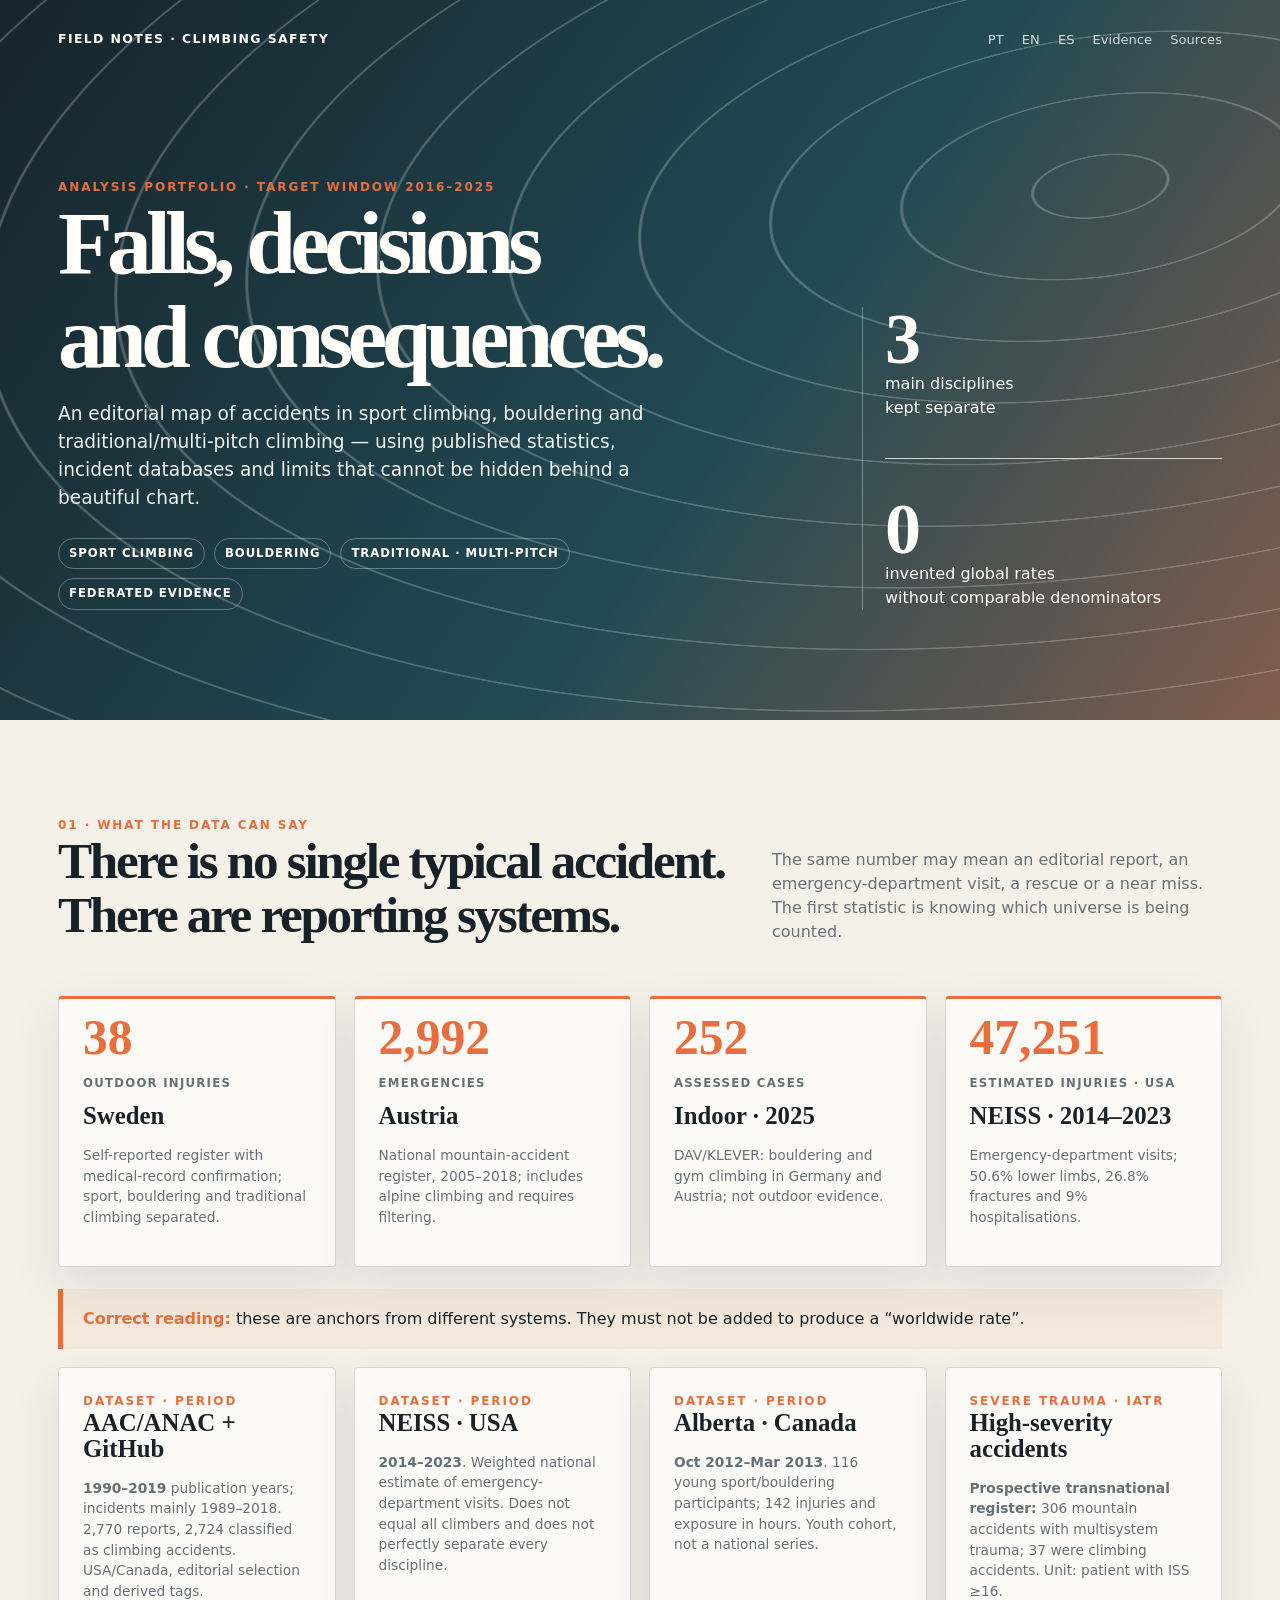
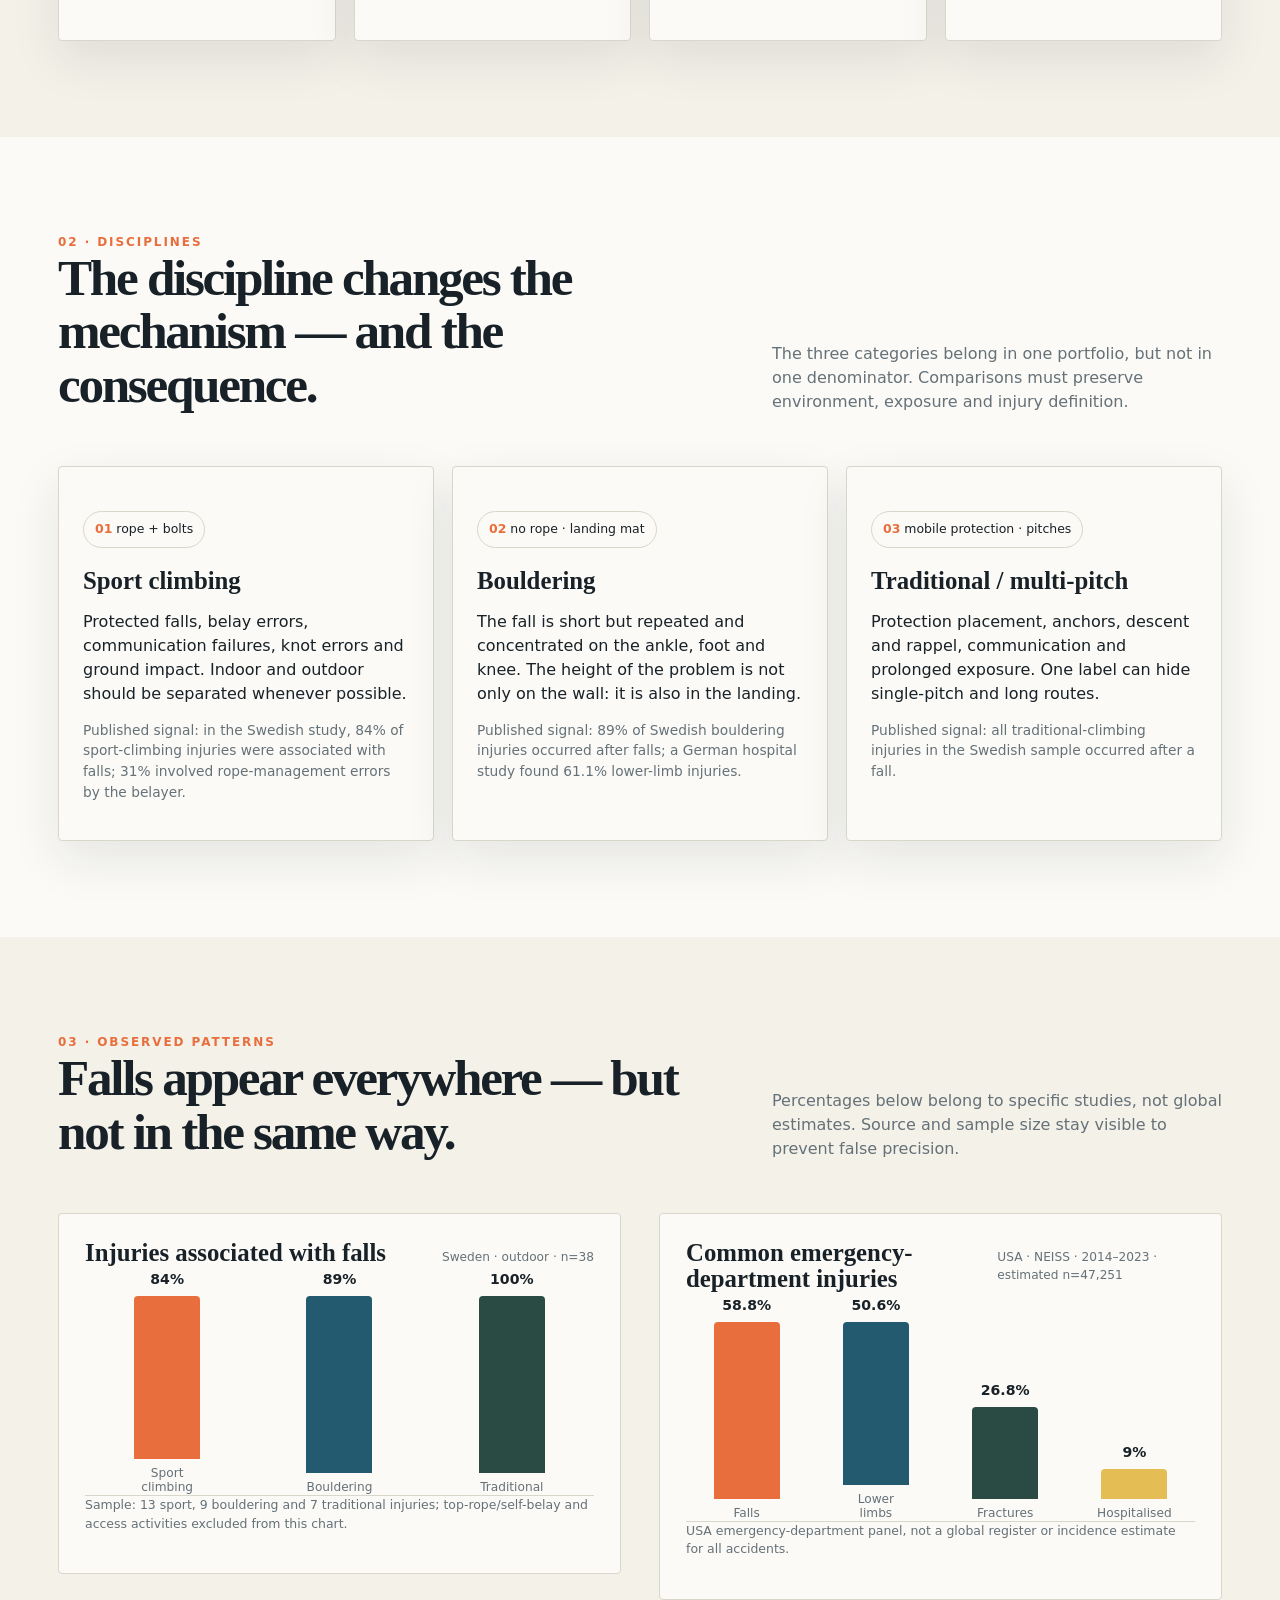
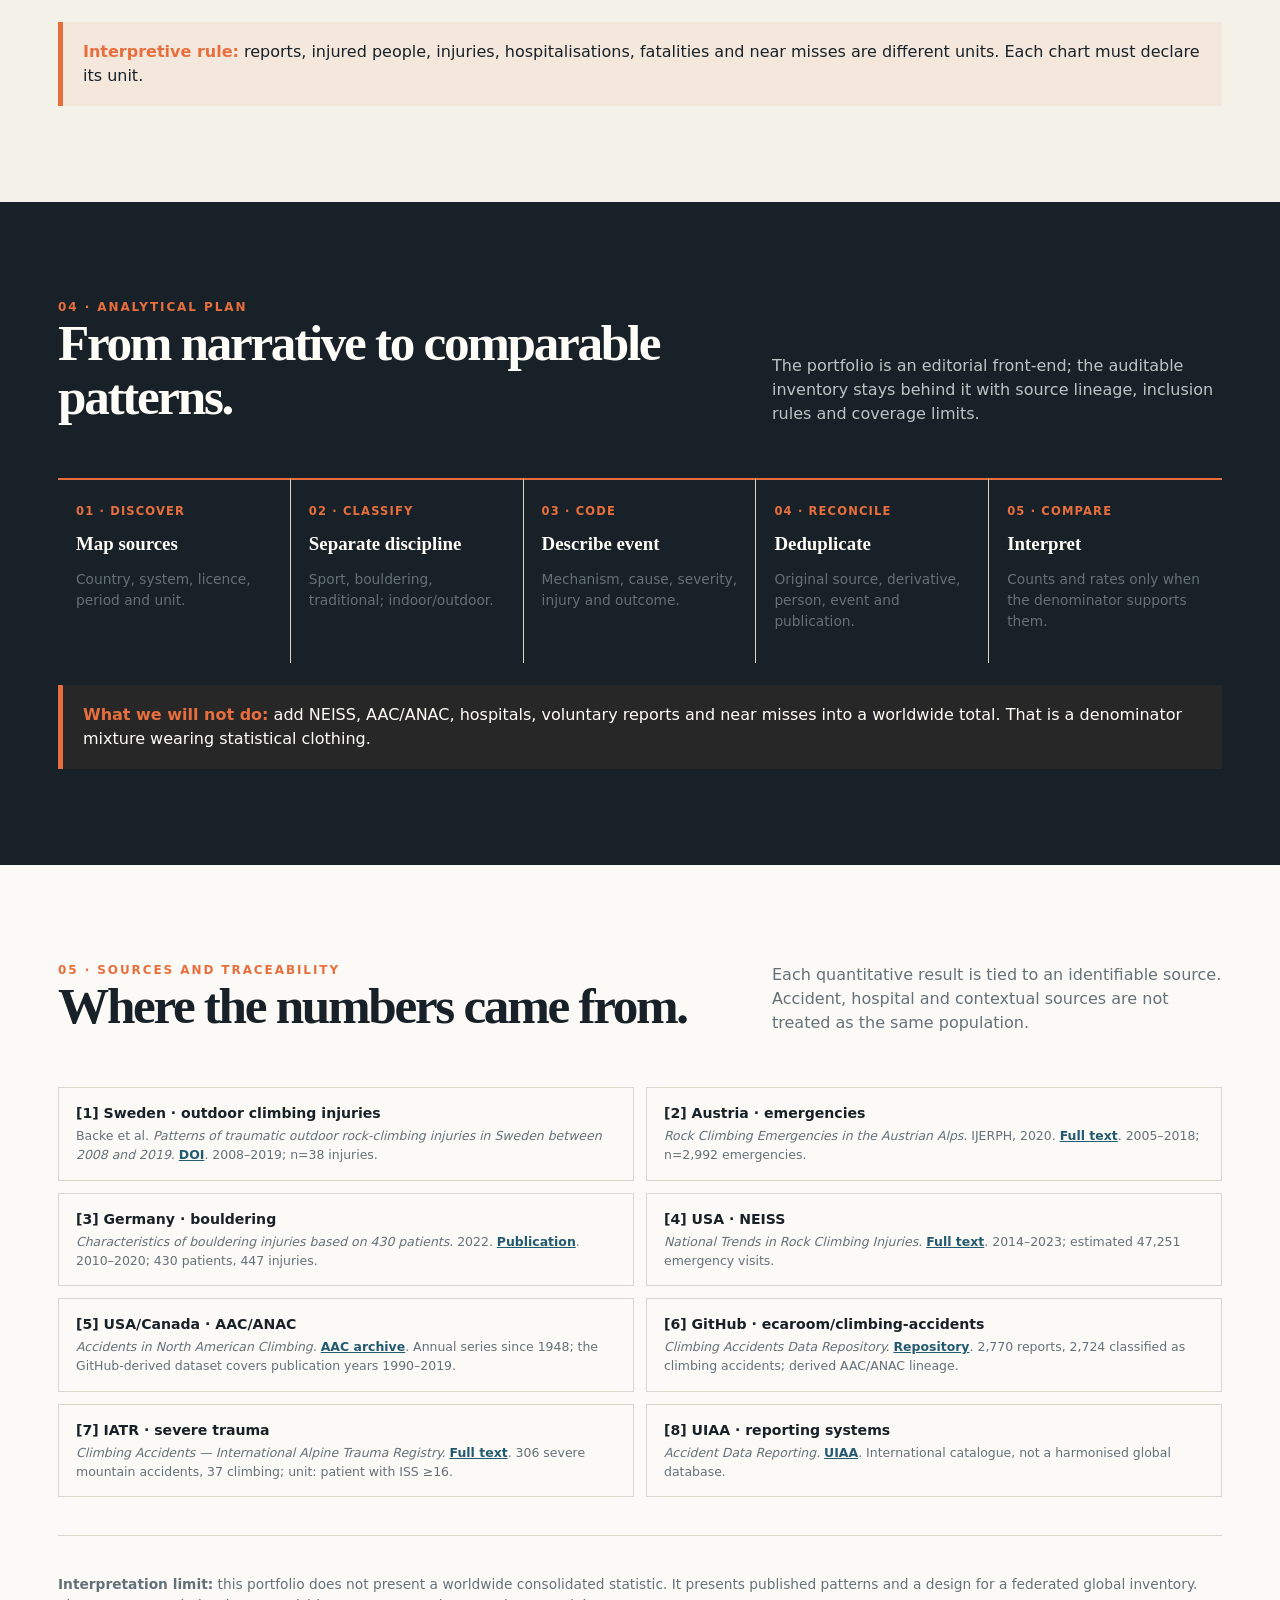
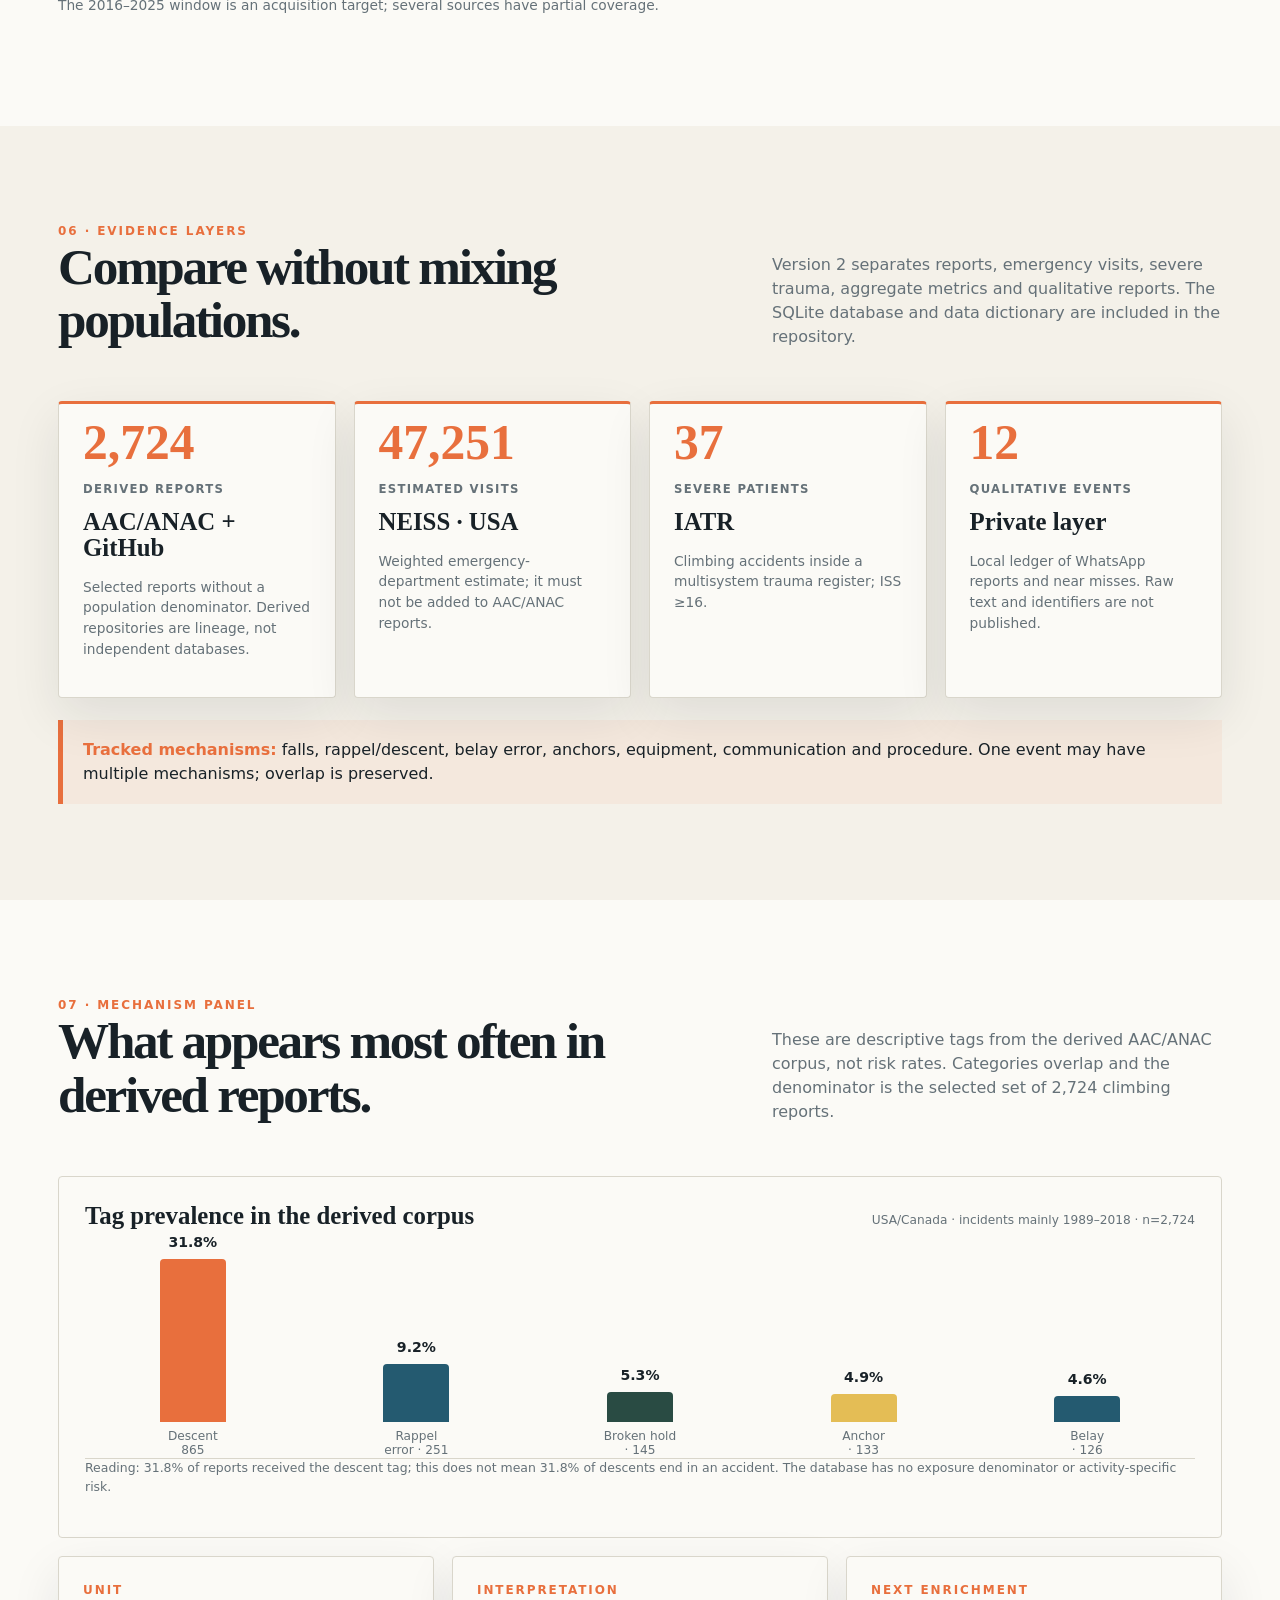
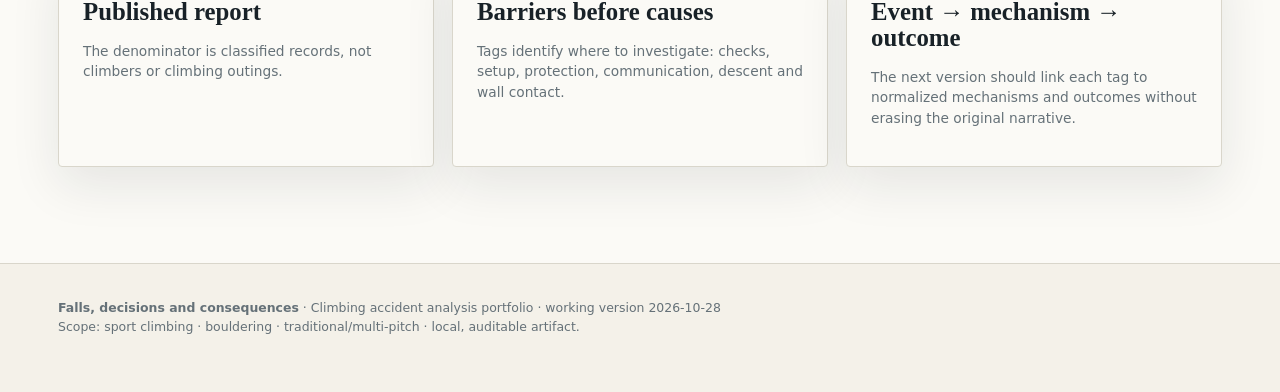
==== commit 385176a3: "Expand mechanism analysis and private qualitative mapping" ====
--- a/index-en.html
+++ b/index-en.html
@@ -20,6 +20,7 @@
 <section class="section dark"><div class="wrap"><div class="section-head"><div><div class="eyebrow">04 · Analytical plan</div><h2>From narrative to comparable patterns.</h2></div><p>The portfolio is an editorial front-end; the auditable inventory stays behind it with source lineage, inclusion rules and coverage limits.</p></div><div class="method"><div class="step"><b>01 · Discover</b><h3>Map sources</h3><p class="small">Country, system, licence, period and unit.</p></div><div class="step"><b>02 · Classify</b><h3>Separate discipline</h3><p class="small">Sport, bouldering, traditional; indoor/outdoor.</p></div><div class="step"><b>03 · Code</b><h3>Describe event</h3><p class="small">Mechanism, cause, severity, injury and outcome.</p></div><div class="step"><b>04 · Reconcile</b><h3>Deduplicate</h3><p class="small">Original source, derivative, person, event and publication.</p></div><div class="step"><b>05 · Compare</b><h3>Interpret</h3><p class="small">Counts and rates only when the denominator supports them.</p></div></div><div class="callout"><strong>What we will not do:</strong> add NEISS, AAC/ANAC, hospitals, voluntary reports and near misses into a worldwide total. That is a denominator mixture wearing statistical clothing.</div></div></section>
 <section class="section alt" id="sources"><div class="wrap"><div class="section-head"><div><div class="eyebrow">05 · Sources and traceability</div><h2>Where the numbers came from.</h2></div><p>Each quantitative result is tied to an identifiable source. Accident, hospital and contextual sources are not treated as the same population.</p></div><div class="source-list"><div class="source"><b>[1] Sweden · outdoor climbing injuries</b><span>Backe et al. <i>Patterns of traumatic outdoor rock-climbing injuries in Sweden between 2008 and 2019.</i> <a href="https://doi.org/10.1186/s40634-021-00407-1">DOI</a>. 2008–2019; n=38 injuries.</span></div><div class="source"><b>[2] Austria · emergencies</b><span><i>Rock Climbing Emergencies in the Austrian Alps.</i> IJERPH, 2020. <a href="https://pmc.ncbi.nlm.nih.gov/articles/PMC7589766">Full text</a>. 2005–2018; n=2,992 emergencies.</span></div><div class="source"><b>[3] Germany · bouldering</b><span><i>Characteristics of bouldering injuries based on 430 patients.</i> 2022. <a href="https://sciencedirect.com/science/article/abs/pii/S0020138322001097">Publication</a>. 2010–2020; 430 patients, 447 injuries.</span></div><div class="source"><b>[4] USA · NEISS</b><span><i>National Trends in Rock Climbing Injuries.</i> <a href="https://pmc.ncbi.nlm.nih.gov/articles/PMC12806586">Full text</a>. 2014–2023; estimated 47,251 emergency visits.</span></div><div class="source"><b>[5] USA/Canada · AAC/ANAC</b><span><i>Accidents in North American Climbing.</i> <a href="https://publications.americanalpineclub.org/about_the_accidents">AAC archive</a>. Annual series since 1948; the GitHub-derived dataset covers publication years 1990–2019.</span></div><div class="source"><b>[6] GitHub · ecaroom/climbing-accidents</b><span><i>Climbing Accidents Data Repository.</i> <a href="https://github.com/ecaroom/climbing-accidents">Repository</a>. 2,770 reports, 2,724 classified as climbing accidents; derived AAC/ANAC lineage.</span></div><div class="source"><b>[7] IATR · severe trauma</b><span><i>Climbing Accidents — International Alpine Trauma Registry.</i> <a href="https://pmc.ncbi.nlm.nih.gov/articles/PMC6981967">Full text</a>. 306 severe mountain accidents, 37 climbing; unit: patient with ISS ≥16.</span></div><div class="source"><b>[8] UIAA · reporting systems</b><span><i>Accident Data Reporting.</i> <a href="https://theuiaa.org/accident-reporting">UIAA</a>. International catalogue, not a harmonised global database.</span></div></div><div class="rule"></div><p class="small"><b>Interpretation limit:</b> this portfolio does not present a worldwide consolidated statistic. It presents published patterns and a design for a federated global inventory. The 2016–2025 window is an acquisition target; several sources have partial coverage.</p></div></section>
 <section class="section" id="layers"><div class="wrap"><div class="section-head"><div><div class="eyebrow">06 · Evidence layers</div><h2>Compare without mixing populations.</h2></div><p>Version 2 separates reports, emergency visits, severe trauma, aggregate metrics and qualitative reports. The SQLite database and data dictionary are included in the repository.</p></div><div class="grid g4"><div class="card kicker"><span class="num">2,724</span><span class="label">derived reports</span><h3>AAC/ANAC + GitHub</h3><p class="small">Selected reports without a population denominator. Derived repositories are lineage, not independent databases.</p></div><div class="card kicker"><span class="num">47,251</span><span class="label">estimated visits</span><h3>NEISS · USA</h3><p class="small">Weighted emergency-department estimate; it must not be added to AAC/ANAC reports.</p></div><div class="card kicker"><span class="num">37</span><span class="label">severe patients</span><h3>IATR</h3><p class="small">Climbing accidents inside a multisystem trauma register; ISS ≥16.</p></div><div class="card kicker"><span class="num">12</span><span class="label">qualitative events</span><h3>Private layer</h3><p class="small">Local ledger of WhatsApp reports and near misses. Raw text and identifiers are not published.</p></div></div><div class="callout"><strong>Tracked mechanisms:</strong> falls, rappel/descent, belay error, anchors, equipment, communication and procedure. One event may have multiple mechanisms; overlap is preserved.</div></div></section>
+<section class="section alt" id="mechanism-panel"><div class="wrap"><div class="section-head"><div><div class="eyebrow">07 · Mechanism panel</div><h2>What appears most often in derived reports.</h2></div><p>These are descriptive tags from the derived AAC/ANAC corpus, not risk rates. Categories overlap and the denominator is the selected set of 2,724 climbing reports.</p></div><div class="chart-card"><div class="chart-title"><h3>Tag prevalence in the derived corpus</h3><span class="legend">USA/Canada · incidents mainly 1989–2018 · n=2,724</span></div><div class="bars"><div class="barbox"><div class="bar orange" style="height:100%"><b>31.8%</b></div><div class="barlabel">Descent<br>865</div></div><div class="barbox"><div class="bar blue" style="height:29%"><b>9.2%</b></div><div class="barlabel">Rappel<br>error · 251</div></div><div class="barbox"><div class="bar pine" style="height:15%"><b>5.3%</b></div><div class="barlabel">Broken hold<br>· 145</div></div><div class="barbox"><div class="bar gold" style="height:14%"><b>4.9%</b></div><div class="barlabel">Anchor<br>· 133</div></div><div class="barbox"><div class="bar red" style="height:13%"><b>4.6%</b></div><div class="barlabel">Belay<br>· 126</div></div></div><p class="note">Reading: 31.8% of reports received the descent tag; this does not mean 31.8% of descents end in an accident. The database has no exposure denominator or activity-specific risk.</p></div><div class="grid g3" style="margin-top:18px"><div class="card"><div class="eyebrow">Unit</div><h3>Published report</h3><p class="small">The denominator is classified records, not climbers or climbing outings.</p></div><div class="card"><div class="eyebrow">Interpretation</div><h3>Barriers before causes</h3><p class="small">Tags identify where to investigate: checks, setup, protection, communication, descent and wall contact.</p></div><div class="card"><div class="eyebrow">Next enrichment</div><h3>Event → mechanism → outcome</h3><p class="small">The next version should link each tag to normalized mechanisms and outcomes without erasing the original narrative.</p></div></div></div></section>
 
 <footer class="footer"><div class="wrap"><b>Falls, decisions and consequences</b> · Climbing accident analysis portfolio · working version 2026-10-28<br>Scope: sport climbing · bouldering · traditional/multi-pitch · local, auditable artifact.</div></footer>
 </body></html>
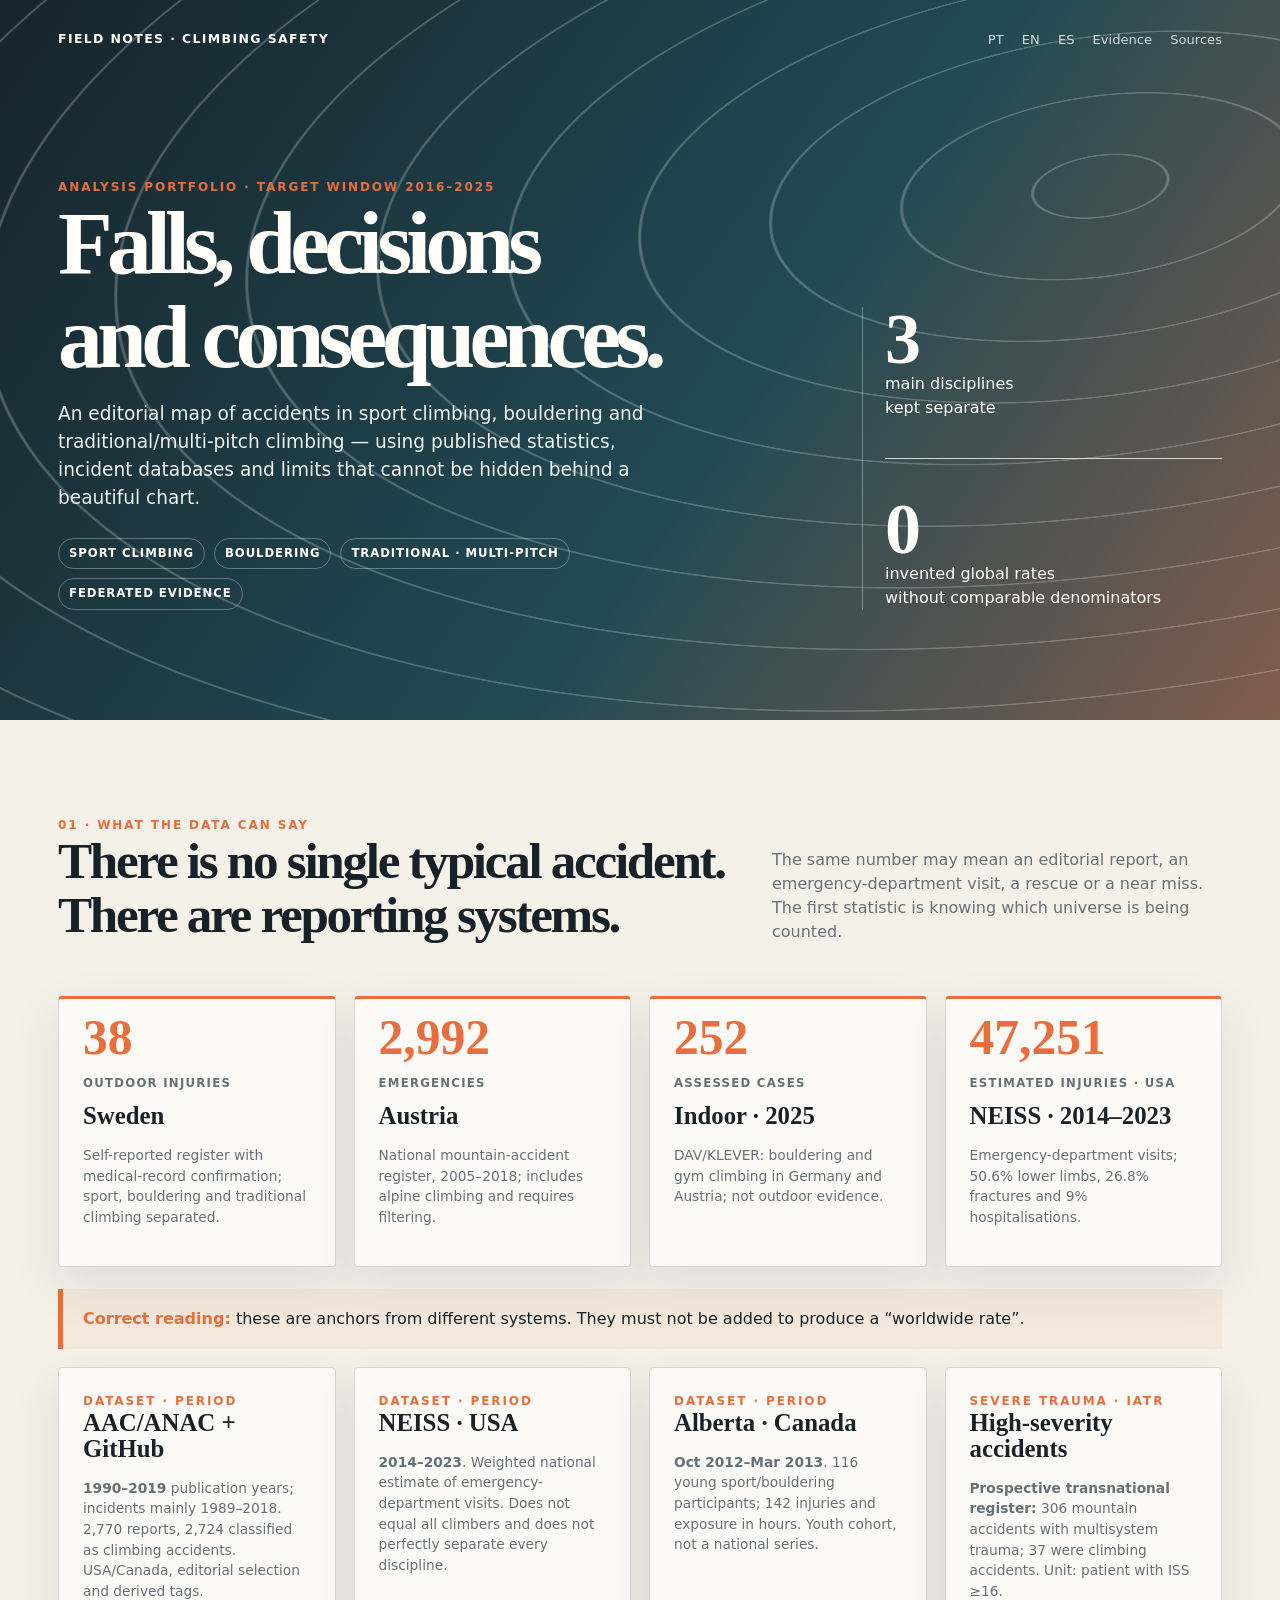
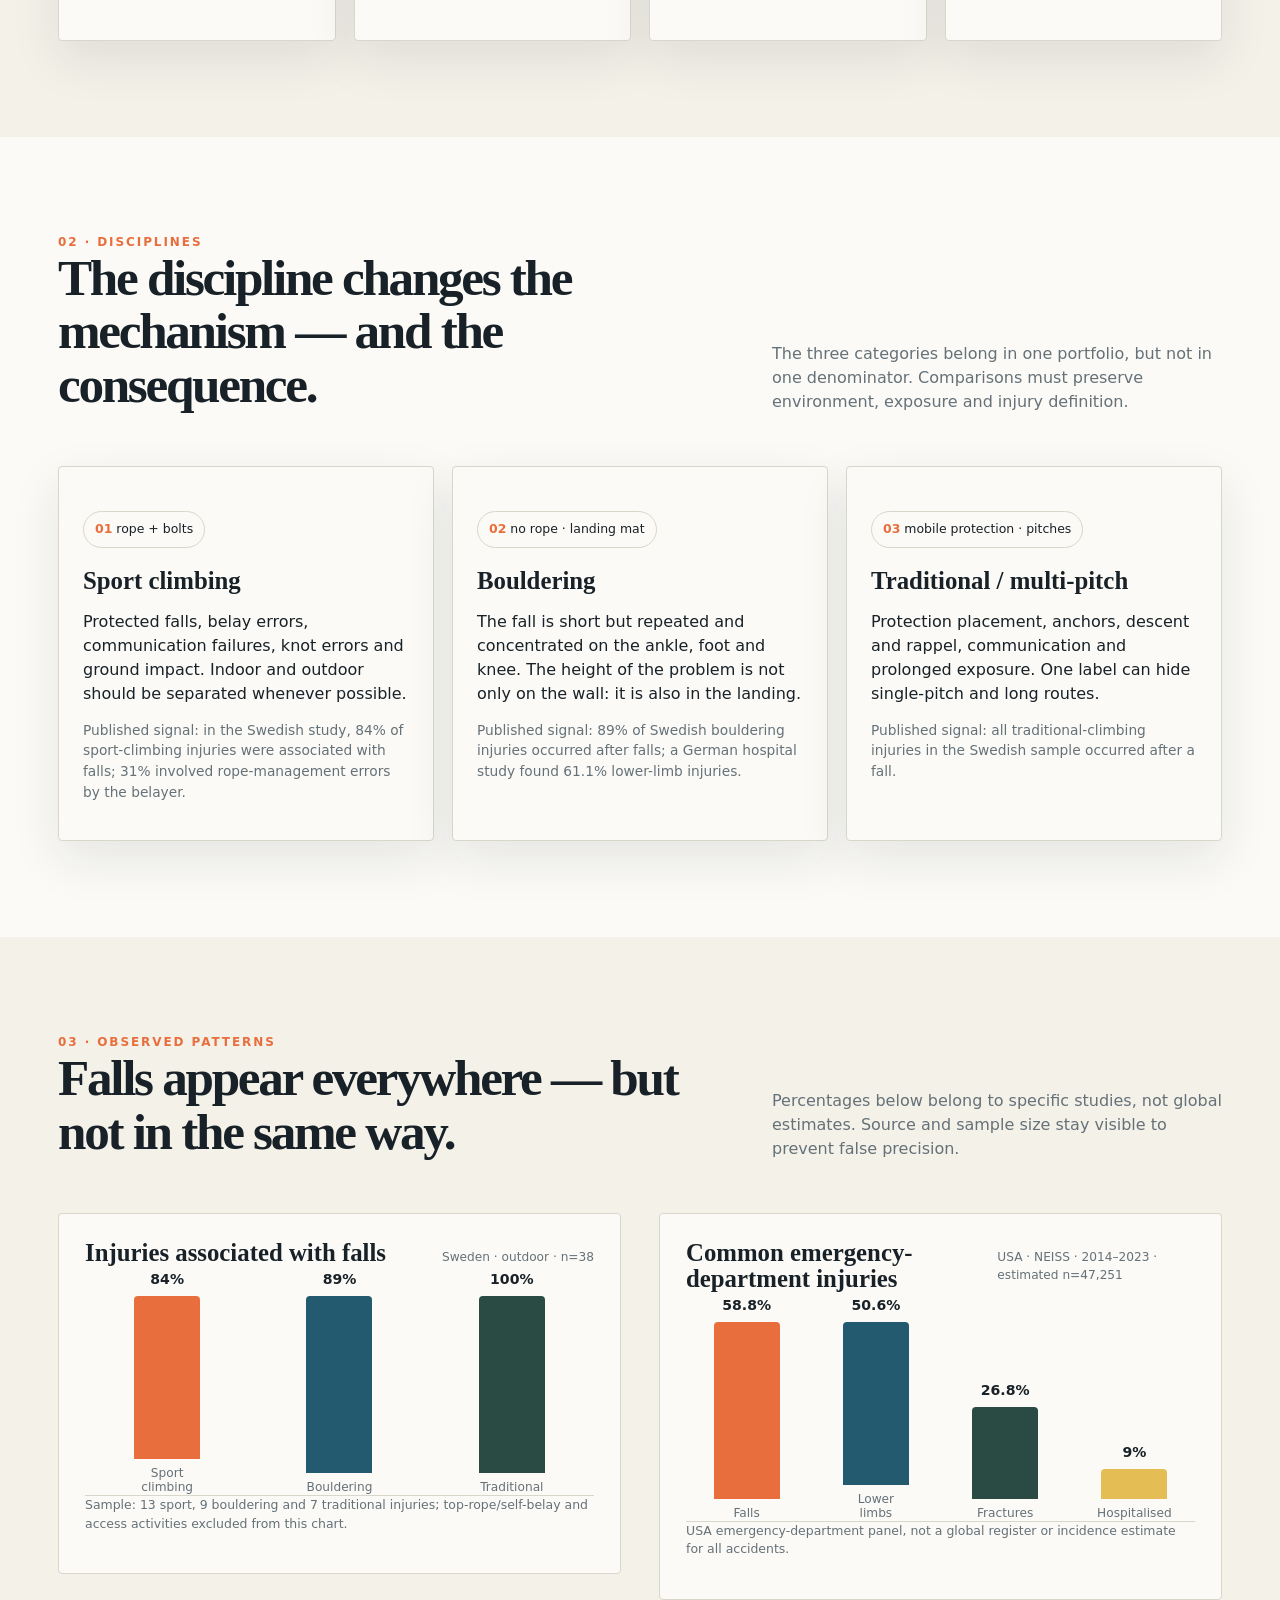
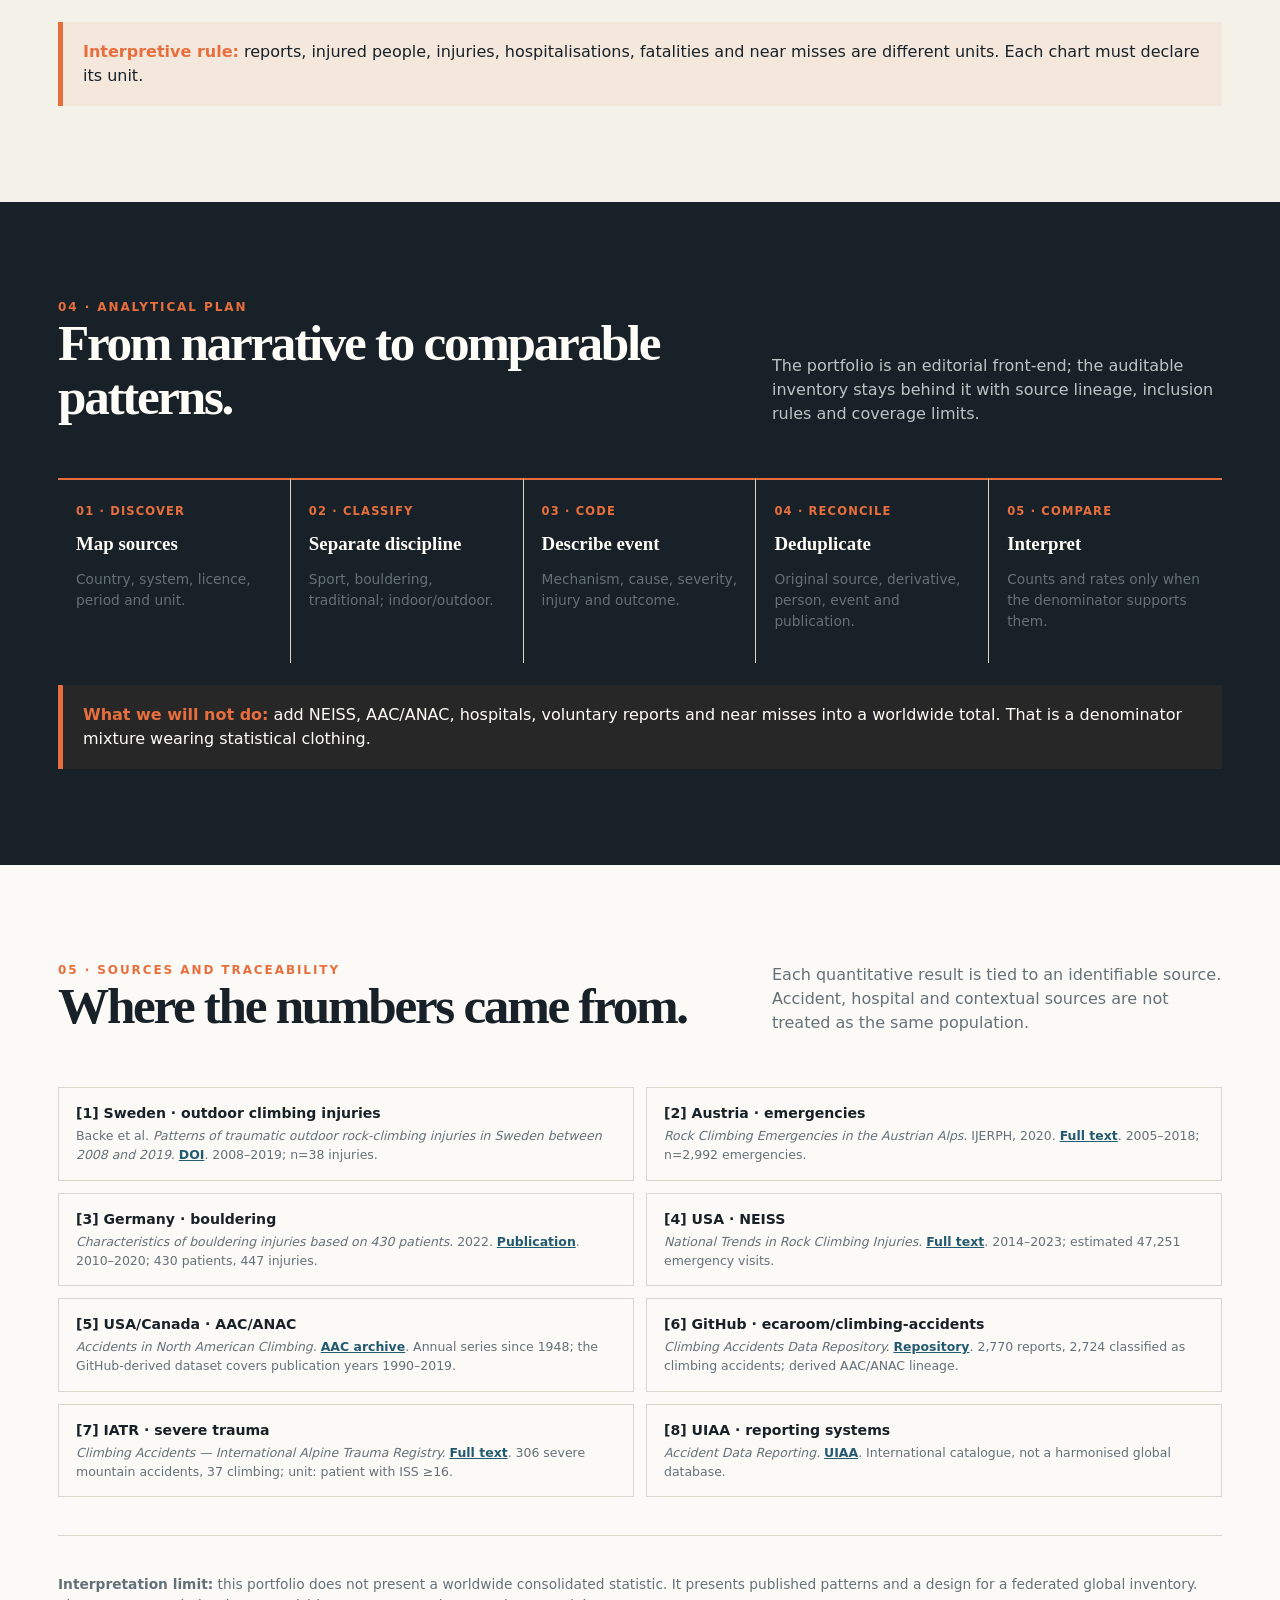
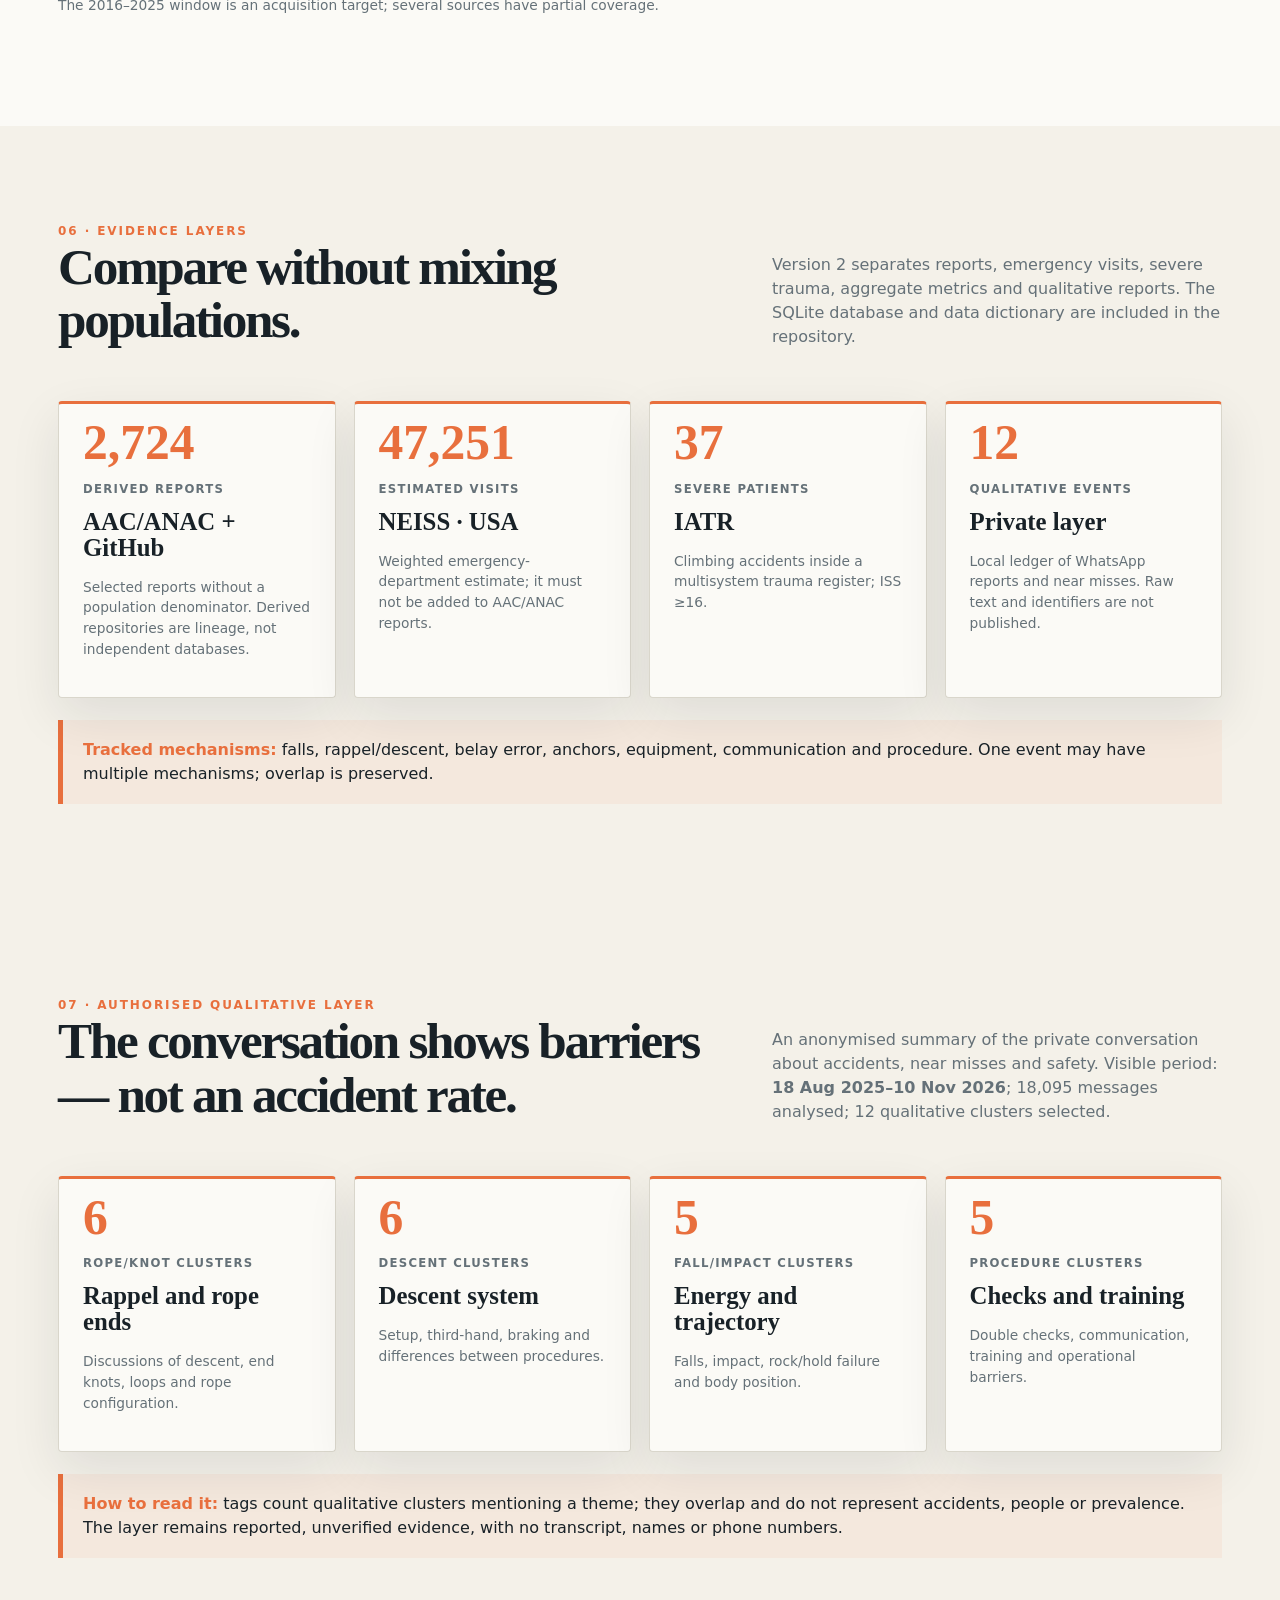
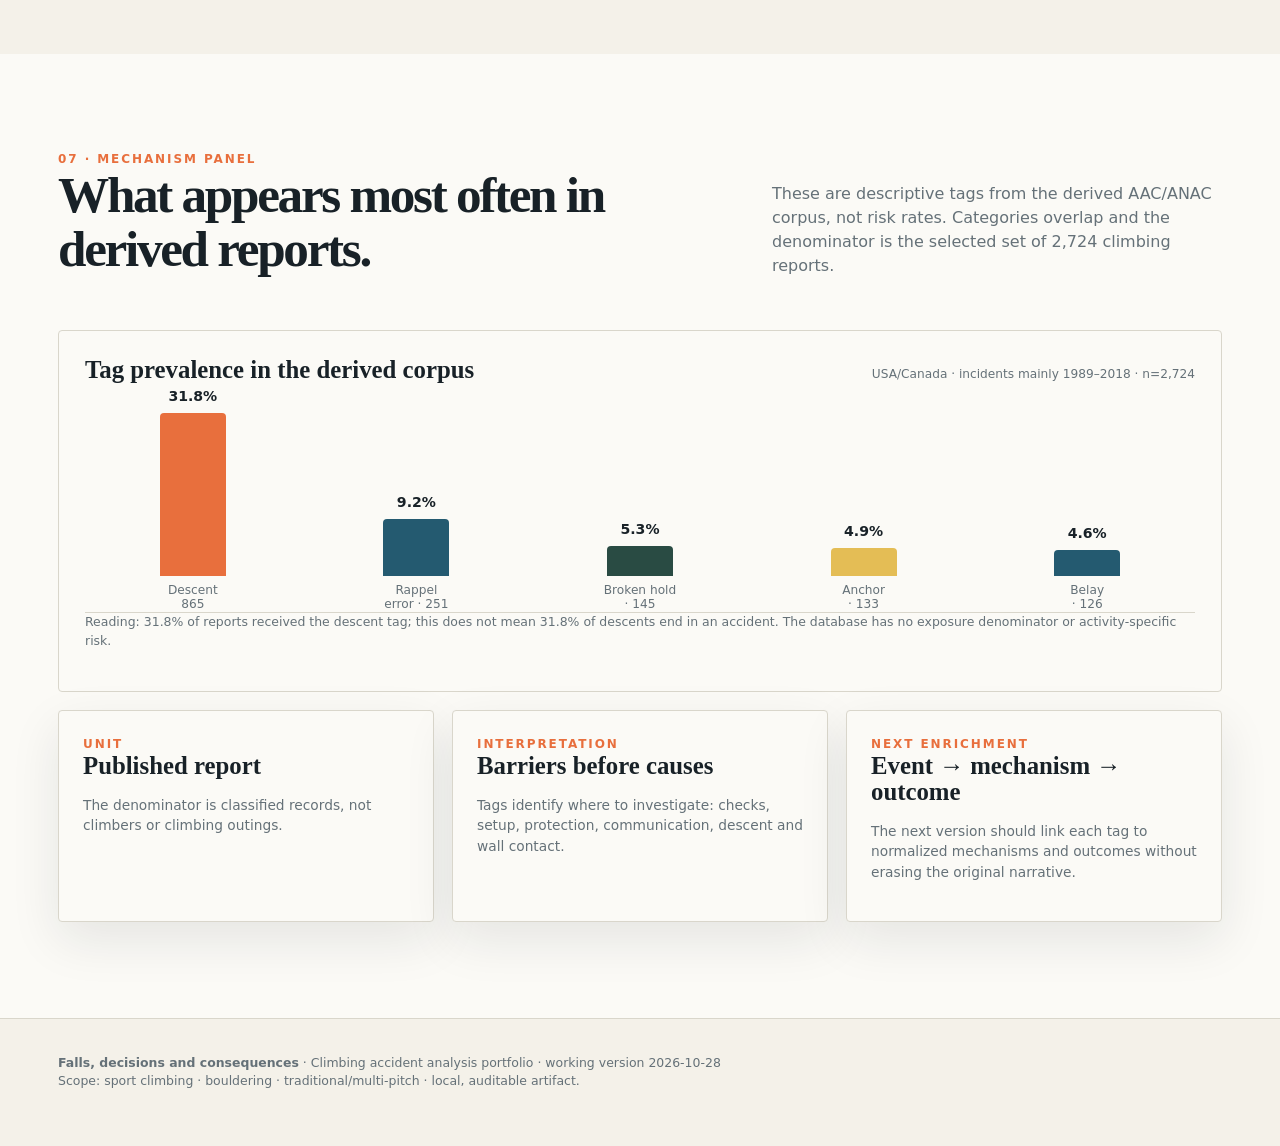
==== commit 591f9cf9: "Publish anonymized WhatsApp safety layer" ====
--- a/index-en.html
+++ b/index-en.html
@@ -20,6 +20,7 @@
 <section class="section dark"><div class="wrap"><div class="section-head"><div><div class="eyebrow">04 · Analytical plan</div><h2>From narrative to comparable patterns.</h2></div><p>The portfolio is an editorial front-end; the auditable inventory stays behind it with source lineage, inclusion rules and coverage limits.</p></div><div class="method"><div class="step"><b>01 · Discover</b><h3>Map sources</h3><p class="small">Country, system, licence, period and unit.</p></div><div class="step"><b>02 · Classify</b><h3>Separate discipline</h3><p class="small">Sport, bouldering, traditional; indoor/outdoor.</p></div><div class="step"><b>03 · Code</b><h3>Describe event</h3><p class="small">Mechanism, cause, severity, injury and outcome.</p></div><div class="step"><b>04 · Reconcile</b><h3>Deduplicate</h3><p class="small">Original source, derivative, person, event and publication.</p></div><div class="step"><b>05 · Compare</b><h3>Interpret</h3><p class="small">Counts and rates only when the denominator supports them.</p></div></div><div class="callout"><strong>What we will not do:</strong> add NEISS, AAC/ANAC, hospitals, voluntary reports and near misses into a worldwide total. That is a denominator mixture wearing statistical clothing.</div></div></section>
 <section class="section alt" id="sources"><div class="wrap"><div class="section-head"><div><div class="eyebrow">05 · Sources and traceability</div><h2>Where the numbers came from.</h2></div><p>Each quantitative result is tied to an identifiable source. Accident, hospital and contextual sources are not treated as the same population.</p></div><div class="source-list"><div class="source"><b>[1] Sweden · outdoor climbing injuries</b><span>Backe et al. <i>Patterns of traumatic outdoor rock-climbing injuries in Sweden between 2008 and 2019.</i> <a href="https://doi.org/10.1186/s40634-021-00407-1">DOI</a>. 2008–2019; n=38 injuries.</span></div><div class="source"><b>[2] Austria · emergencies</b><span><i>Rock Climbing Emergencies in the Austrian Alps.</i> IJERPH, 2020. <a href="https://pmc.ncbi.nlm.nih.gov/articles/PMC7589766">Full text</a>. 2005–2018; n=2,992 emergencies.</span></div><div class="source"><b>[3] Germany · bouldering</b><span><i>Characteristics of bouldering injuries based on 430 patients.</i> 2022. <a href="https://sciencedirect.com/science/article/abs/pii/S0020138322001097">Publication</a>. 2010–2020; 430 patients, 447 injuries.</span></div><div class="source"><b>[4] USA · NEISS</b><span><i>National Trends in Rock Climbing Injuries.</i> <a href="https://pmc.ncbi.nlm.nih.gov/articles/PMC12806586">Full text</a>. 2014–2023; estimated 47,251 emergency visits.</span></div><div class="source"><b>[5] USA/Canada · AAC/ANAC</b><span><i>Accidents in North American Climbing.</i> <a href="https://publications.americanalpineclub.org/about_the_accidents">AAC archive</a>. Annual series since 1948; the GitHub-derived dataset covers publication years 1990–2019.</span></div><div class="source"><b>[6] GitHub · ecaroom/climbing-accidents</b><span><i>Climbing Accidents Data Repository.</i> <a href="https://github.com/ecaroom/climbing-accidents">Repository</a>. 2,770 reports, 2,724 classified as climbing accidents; derived AAC/ANAC lineage.</span></div><div class="source"><b>[7] IATR · severe trauma</b><span><i>Climbing Accidents — International Alpine Trauma Registry.</i> <a href="https://pmc.ncbi.nlm.nih.gov/articles/PMC6981967">Full text</a>. 306 severe mountain accidents, 37 climbing; unit: patient with ISS ≥16.</span></div><div class="source"><b>[8] UIAA · reporting systems</b><span><i>Accident Data Reporting.</i> <a href="https://theuiaa.org/accident-reporting">UIAA</a>. International catalogue, not a harmonised global database.</span></div></div><div class="rule"></div><p class="small"><b>Interpretation limit:</b> this portfolio does not present a worldwide consolidated statistic. It presents published patterns and a design for a federated global inventory. The 2016–2025 window is an acquisition target; several sources have partial coverage.</p></div></section>
 <section class="section" id="layers"><div class="wrap"><div class="section-head"><div><div class="eyebrow">06 · Evidence layers</div><h2>Compare without mixing populations.</h2></div><p>Version 2 separates reports, emergency visits, severe trauma, aggregate metrics and qualitative reports. The SQLite database and data dictionary are included in the repository.</p></div><div class="grid g4"><div class="card kicker"><span class="num">2,724</span><span class="label">derived reports</span><h3>AAC/ANAC + GitHub</h3><p class="small">Selected reports without a population denominator. Derived repositories are lineage, not independent databases.</p></div><div class="card kicker"><span class="num">47,251</span><span class="label">estimated visits</span><h3>NEISS · USA</h3><p class="small">Weighted emergency-department estimate; it must not be added to AAC/ANAC reports.</p></div><div class="card kicker"><span class="num">37</span><span class="label">severe patients</span><h3>IATR</h3><p class="small">Climbing accidents inside a multisystem trauma register; ISS ≥16.</p></div><div class="card kicker"><span class="num">12</span><span class="label">qualitative events</span><h3>Private layer</h3><p class="small">Local ledger of WhatsApp reports and near misses. Raw text and identifiers are not published.</p></div></div><div class="callout"><strong>Tracked mechanisms:</strong> falls, rappel/descent, belay error, anchors, equipment, communication and procedure. One event may have multiple mechanisms; overlap is preserved.</div></div></section>
+<section class="section" id="whatsapp"><div class="wrap"><div class="section-head"><div><div class="eyebrow">07 · Authorised qualitative layer</div><h2>The conversation shows barriers — not an accident rate.</h2></div><p>An anonymised summary of the private conversation about accidents, near misses and safety. Visible period: <b>18 Aug 2025–10 Nov 2026</b>; 18,095 messages analysed; 12 qualitative clusters selected.</p></div><div class="grid g4"><div class="card kicker"><span class="num">6</span><span class="label">rope/knot clusters</span><h3>Rappel and rope ends</h3><p class="small">Discussions of descent, end knots, loops and rope configuration.</p></div><div class="card kicker"><span class="num">6</span><span class="label">descent clusters</span><h3>Descent system</h3><p class="small">Setup, third-hand, braking and differences between procedures.</p></div><div class="card kicker"><span class="num">5</span><span class="label">fall/impact clusters</span><h3>Energy and trajectory</h3><p class="small">Falls, impact, rock/hold failure and body position.</p></div><div class="card kicker"><span class="num">5</span><span class="label">procedure clusters</span><h3>Checks and training</h3><p class="small">Double checks, communication, training and operational barriers.</p></div></div><div class="callout"><strong>How to read it:</strong> tags count qualitative clusters mentioning a theme; they overlap and do not represent accidents, people or prevalence. The layer remains reported, unverified evidence, with no transcript, names or phone numbers.</div></div></section>
 <section class="section alt" id="mechanism-panel"><div class="wrap"><div class="section-head"><div><div class="eyebrow">07 · Mechanism panel</div><h2>What appears most often in derived reports.</h2></div><p>These are descriptive tags from the derived AAC/ANAC corpus, not risk rates. Categories overlap and the denominator is the selected set of 2,724 climbing reports.</p></div><div class="chart-card"><div class="chart-title"><h3>Tag prevalence in the derived corpus</h3><span class="legend">USA/Canada · incidents mainly 1989–2018 · n=2,724</span></div><div class="bars"><div class="barbox"><div class="bar orange" style="height:100%"><b>31.8%</b></div><div class="barlabel">Descent<br>865</div></div><div class="barbox"><div class="bar blue" style="height:29%"><b>9.2%</b></div><div class="barlabel">Rappel<br>error · 251</div></div><div class="barbox"><div class="bar pine" style="height:15%"><b>5.3%</b></div><div class="barlabel">Broken hold<br>· 145</div></div><div class="barbox"><div class="bar gold" style="height:14%"><b>4.9%</b></div><div class="barlabel">Anchor<br>· 133</div></div><div class="barbox"><div class="bar red" style="height:13%"><b>4.6%</b></div><div class="barlabel">Belay<br>· 126</div></div></div><p class="note">Reading: 31.8% of reports received the descent tag; this does not mean 31.8% of descents end in an accident. The database has no exposure denominator or activity-specific risk.</p></div><div class="grid g3" style="margin-top:18px"><div class="card"><div class="eyebrow">Unit</div><h3>Published report</h3><p class="small">The denominator is classified records, not climbers or climbing outings.</p></div><div class="card"><div class="eyebrow">Interpretation</div><h3>Barriers before causes</h3><p class="small">Tags identify where to investigate: checks, setup, protection, communication, descent and wall contact.</p></div><div class="card"><div class="eyebrow">Next enrichment</div><h3>Event → mechanism → outcome</h3><p class="small">The next version should link each tag to normalized mechanisms and outcomes without erasing the original narrative.</p></div></div></div></section>
 
 <footer class="footer"><div class="wrap"><b>Falls, decisions and consequences</b> · Climbing accident analysis portfolio · working version 2026-10-28<br>Scope: sport climbing · bouldering · traditional/multi-pitch · local, auditable artifact.</div></footer>
